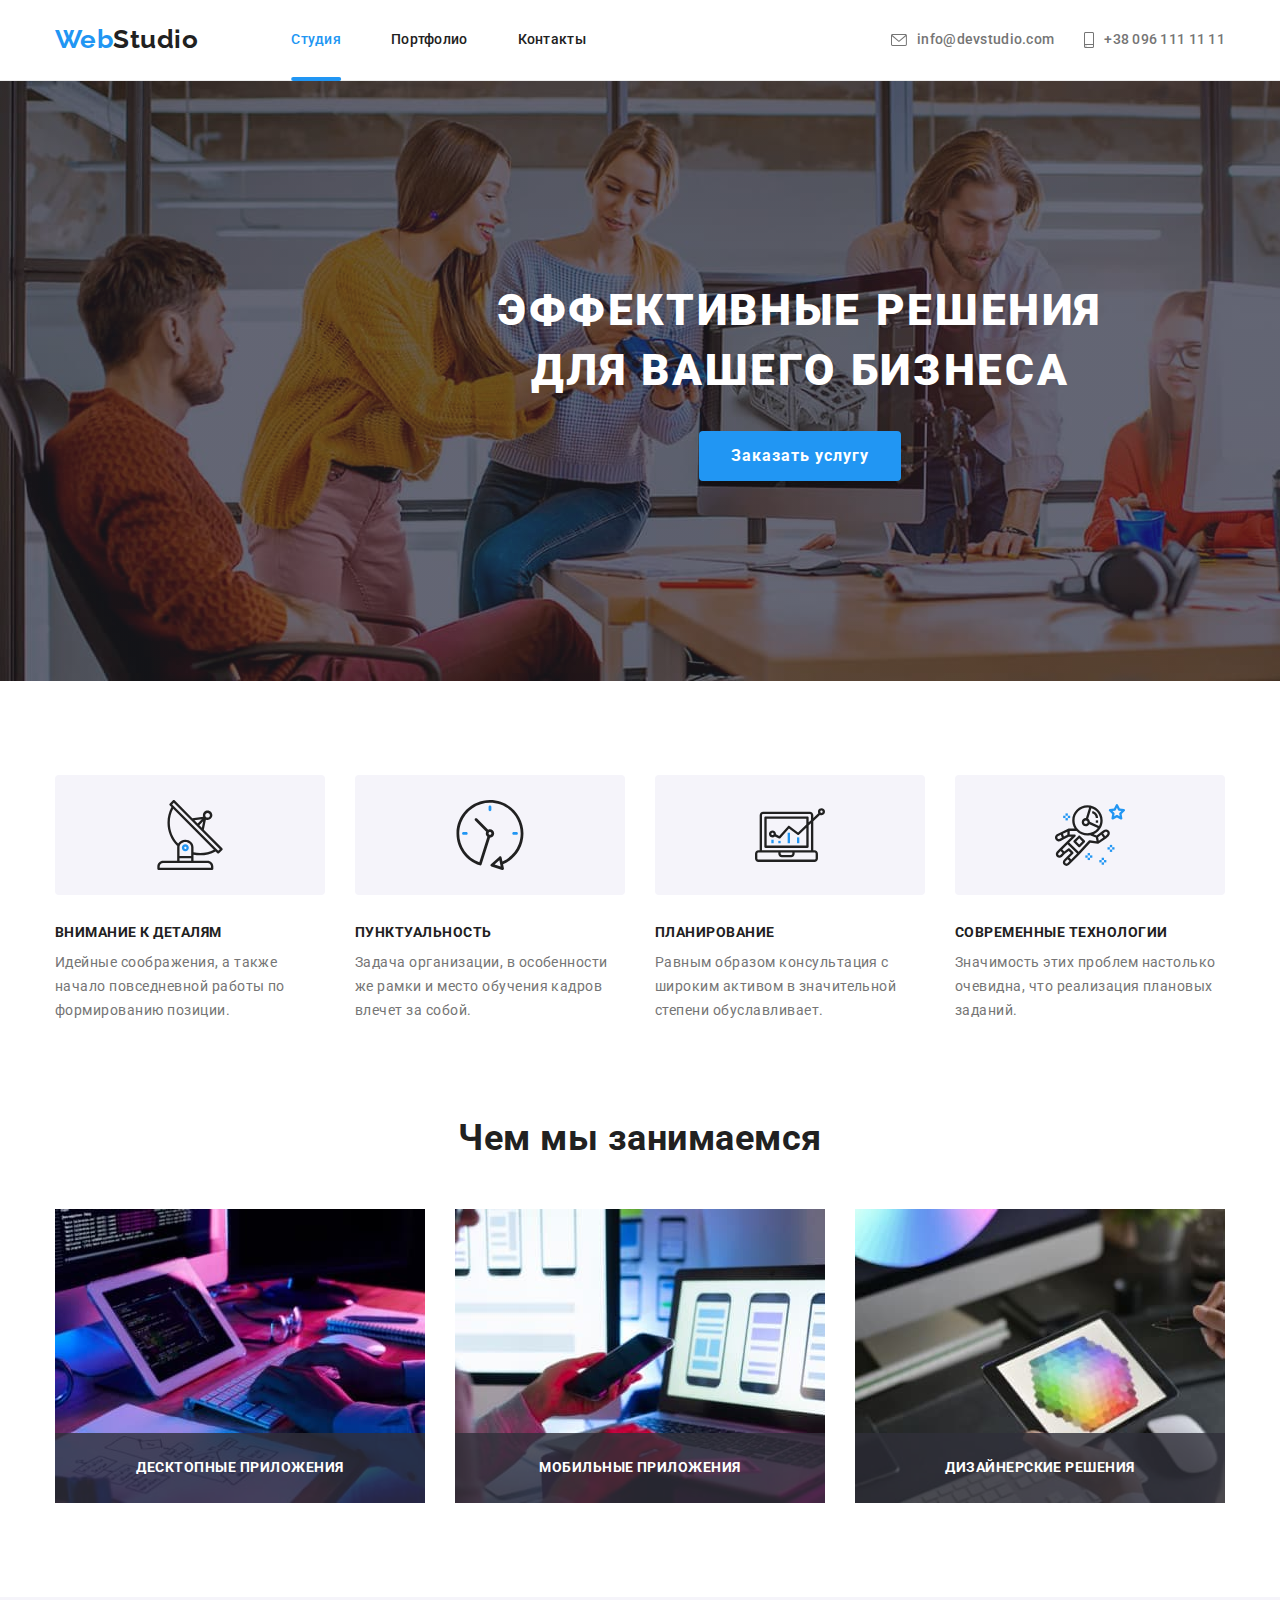
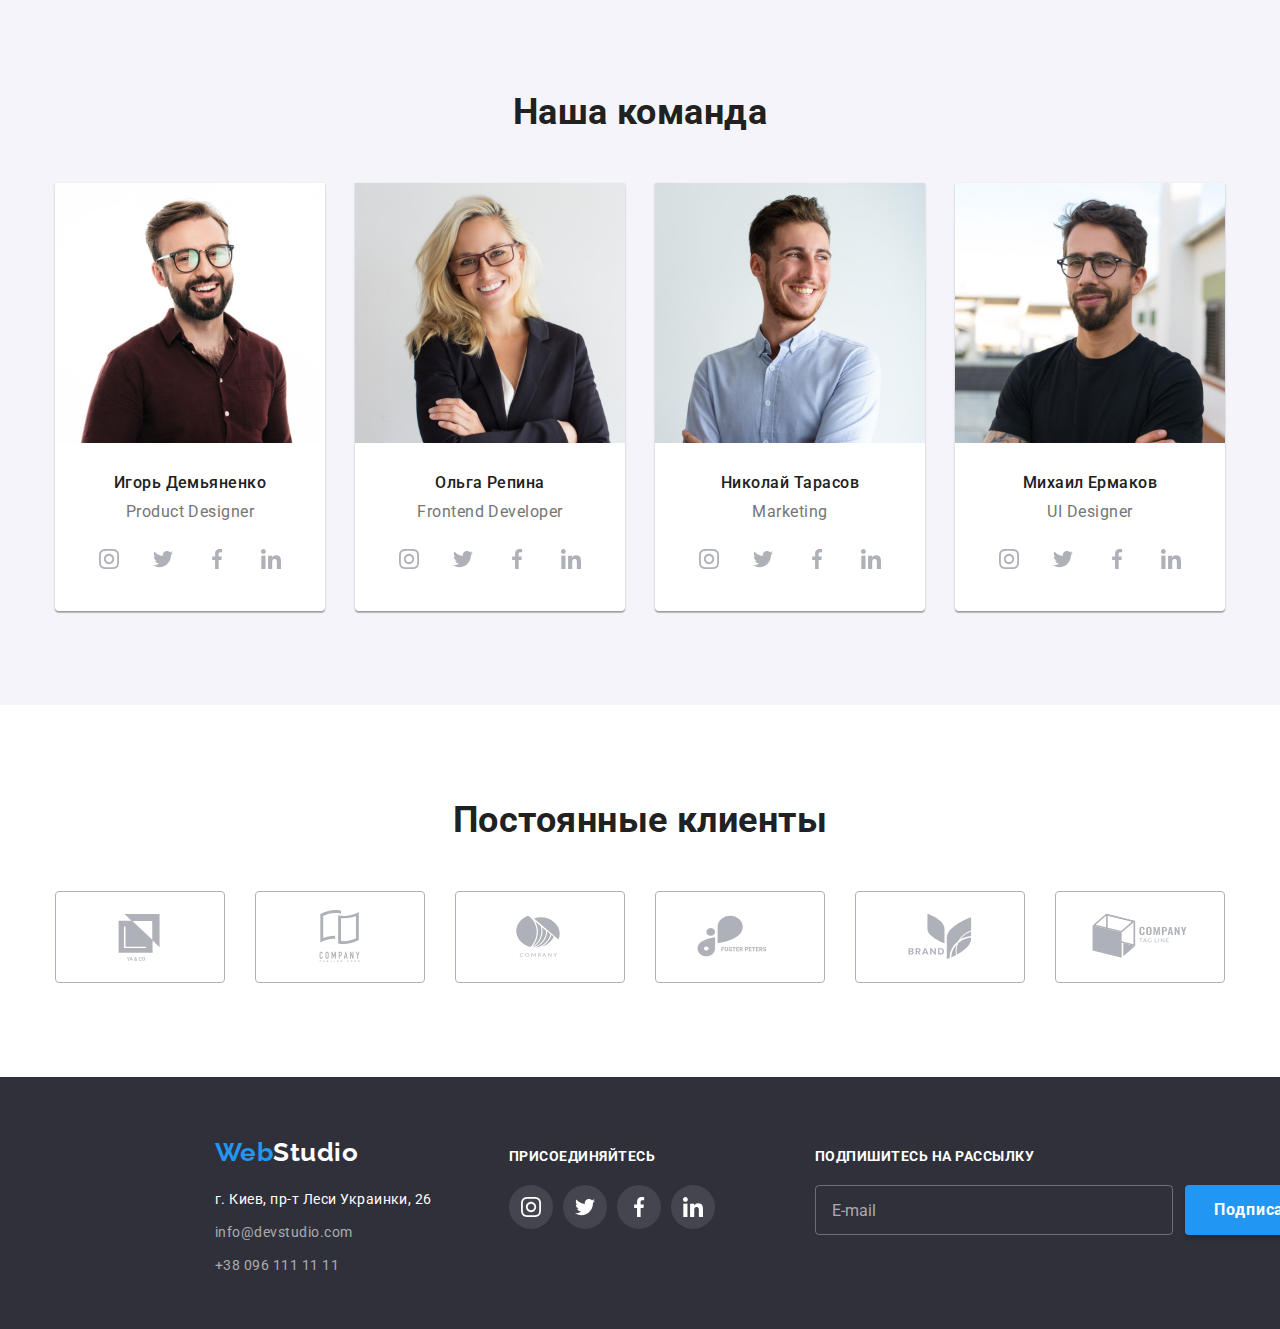
==== index.html @ ce842f86 "copy hw-06 to hw-07" ====
<!DOCTYPE html>
<html lang="ru">

<head>
    <meta charset="UTF-8" />
    <meta http-equiv="X-UA-Compatible" content="IE=edge" />
    <meta name="viewport" content="width=device-width, initial-scale=1.0" />
    <title>WebStudio</title>
    <link rel="preconnect" href="https://fonts.googleapis.com" />
    <link rel="preconnect" href="https://fonts.gstatic.com" crossorigin />
    <link
        href="https://fonts.googleapis.com/css2?family=Raleway:wght@700&family=Roboto:wght@400;500;700;900&display=swap"
        rel="stylesheet" />
    <link rel="stylesheet" href="./css/modern-normalize.css" />
    <link rel="stylesheet" href="./css/styles.css" />
</head>

<body>
    <!-- верхняя строка -->
    <header class="header-border">
        <div class="flex-nav container">
            <nav class="flex-nav">
                <a href="./index.html" lang="en" class="header-logo link">Web<span class="logo-accent">Studio</span>
                </a>
                <ul class="flex-nav-menu list">
                    <li class="nav-menu-item">
                        <a href="./index.html" class="link site-nav-text current">Студия</a>
                    </li>
                    <li class="nav-menu-item">
                        <a href="./portfolio.html" class="link site-nav-text">Портфолио</a>
                    </li>
                    <li class="nav-menu-item"><a href="" class="link site-nav-text">Контакты</a></li>
                </ul>
            </nav>

            <ul class="flex-nav-contact list">
                <li class="nav-contact-item">
                    <a href="mailto:info@devstudio.com" class="link site-contact">
                        <svg class="nav-icons" width="16" height="12">
                            <use href="./images/icons.svg#icon-mail"></use>
                        </svg>
                        info@devstudio.com
                    </a>
                </li>

                <li class="nav-contact-item">
                    <a href="tel:+380961111111" class="link site-contact">
                        <svg class="nav-icons" width="10" height="16">
                            <use href="./images/icons.svg#icon-smartphone"></use>
                        </svg>
                        +38 096 111 11 11</a>
                </li>

            </ul>

        </div>
    </header>

    <main>
        <!-- section Hero -->
        <section class="hero section">
            <div class="container">
                <h1 class="hero-title">
                    Эффективные решения <br />
                    для вашего бизнеса
                </h1>
                <button data-modal-open type="button" class="hero-btn">Заказать услугу</button>
            </div>
        </section>

        <!-- section advantages -->
        <section class="advantages section">
            <div class="container">
                <h2 class="visually-hidden">Наша концепция</h2>
                <ul class="advantages-list list">
                    <li class="advantages-item">
                        <div class="advantages-box">
                            <svg class="advantages-icons">
                                <use href="./images/icons.svg#icon-antenna"></use>
                            </svg>
                        </div>
                        <h3 class="advantages-title">Внимание к деталям</h3>
                        <p class="advantages-text">
                            Идейные соображения, а также начало повседневной работы по формированию позиции.
                        </p>
                    </li>

                    <li class="advantages-item">
                        <div class="advantages-box">
                            <svg class="advantages-icons">
                                <use href="./images/icons.svg#icon-clock"></use>
                            </svg>
                        </div>
                        <h3 class="advantages-title">Пунктуальность</h3>
                        <p class="advantages-text">
                            Задача организации, в особенности же рамки и место обучения кадров влечет за собой.
                        </p>
                    </li>

                    <li class="advantages-item">
                        <div class="advantages-box">
                            <svg class="advantages-icons">
                                <use href="./images/icons.svg#icon-diagram"></use>
                            </svg>
                        </div>
                        <h3 class="advantages-title">Планирование</h3>
                        <p class="advantages-text">
                            Равным образом консультация с широким активом в значительной степени обуславливает.
                        </p>
                    </li>

                    <li class="advantages-item">
                        <div class="advantages-box">
                            <svg class="advantages-icons">
                                <use href="./images/icons.svg#icon-astronaut"></use>
                            </svg>
                        </div>
                        <h3 class="advantages-title">Современные технологии</h3>
                        <p class="advantages-text">
                            Значимость этих проблем настолько очевидна, что реализация плановых заданий.
                        </p>
                    </li>

                </ul>
            </div>
        </section>

        <!-- section what we do -->
        <section class="wedo section">
            <div class="container">
                <h2 class="title">Чем мы занимаемся</h2>
                <ul class="wedo-list list">
                    <li class="wedo-item">
                        <img src="./images/box1.jpg" alt="печатает на клавиатуре" width="370" />
                        <div class="wedo-backdrop">
                            <p class="wedo-backdrop-text">Десктопные приложения</p>
                        </div>
                    </li>

                    <li class="wedo-item">
                        <img src="./images/box2.jpg" alt="пульт в руках" width="370" />
                        <div class="wedo-backdrop">
                            <p class="wedo-backdrop-text">Мобильные приложения</p>
                        </div>
                    </li>
                    <li class="wedo-item">
                        <img src="./images/box3.jpg" alt="планшет" width="370" />
                        <div class="wedo-backdrop">
                            <p class="wedo-backdrop-text">Дизайнерские решения</p>
                        </div>
                    </li>

                </ul>
            </div>
        </section>

        <!-- section team -->
        <section class="team section">
            <div class="container">
                <h2 class="title">Наша команда</h2>
                <ul class="team-items list">
                    <li class="team-item">
                        <img src="./images/img1.jpg" alt="Первый член команды" width="270" />
                        <div class="team-item-text">
                            <h3 class="team-item-title">Игорь Демьяненко</h3>
                            <p class="team-item-role" lang="en">Product Designer</p>
                            <ul class="team-social-list">
                                <li class="list team-social">
                                    <a class="team-social-link link" href="">
                                        <svg class="team-icon" width="20" height="20">
                                            <use href="./images/icons.svg#icon-instagram"></use>
                                        </svg>
                                    </a>
                                </li>

                                <li class="list team-social">
                                    <a class="team-social-link link" href="">
                                        <svg class="team-icon" width="20" height="20">
                                            <use href="./images/icons.svg#icon-twitter"></use>
                                        </svg>
                                    </a>
                                </li>

                                <li class="list team-social">
                                    <a class="team-social-link link" href="">
                                        <svg class="team-icon" width="20" height="20">
                                            <use href="./images/icons.svg#icon-facebook"></use>
                                        </svg>
                                    </a>
                                </li>

                                <li class="list team-social">
                                    <a class="team-social-link link" href="">
                                        <svg class="team-icon" width="20" height="20">
                                            <use href="./images/icons.svg#icon-linkedin"></use>
                                        </svg>
                                    </a>
                                </li>

                            </ul>
                        </div>
                    </li>

                    <li class="team-item">
                        <img src="./images/img2.jpg" alt="Второй член команды" width="270" />
                        <div class="team-item-text">
                            <h3 class="team-item-title">Ольга Репина</h3>
                            <p class="team-item-role" lang="en">Frontend Developer</p>
                            <ul class="team-social-list">
                                <li class="list team-social">
                                    <a class="team-social-link link" href="">
                                        <svg class="team-icon" width="20" height="20">
                                            <use href="./images/icons.svg#icon-instagram"></use>
                                        </svg>
                                    </a>
                                </li>

                                <li class="list team-social">
                                    <a class="team-social-link link" href="">
                                        <svg class="team-icon" width="20" height="20">
                                            <use href="./images/icons.svg#icon-twitter"></use>
                                        </svg>
                                    </a>
                                </li>

                                <li class="list team-social">
                                    <a class="team-social-link link" href="">
                                        <svg class="team-icon" width="20" height="20">
                                            <use href="./images/icons.svg#icon-facebook"></use>
                                        </svg>
                                    </a>
                                </li>

                                <li class="list team-social">
                                    <a class="team-social-link link" href="">
                                        <svg class="team-icon" width="20" height="20">
                                            <use href="./images/icons.svg#icon-linkedin"></use>
                                        </svg>
                                    </a>
                                </li>

                            </ul>
                        </div>
                    </li>

                    <li class="team-item">
                        <img src="./images/img3.jpg" alt="Третий член команды" width="270" />
                        <div class="team-item-text">
                            <h3 class="team-item-title">Николай Тарасов</h3>
                            <p class="team-item-role" lang="en">Marketing</p>
                            <ul class="team-social-list">
                                <li class="list team-social">
                                    <a class="team-social-link link" href="">
                                        <svg class="team-icon" width="20" height="20">
                                            <use href="./images/icons.svg#icon-instagram"></use>
                                        </svg>
                                    </a>
                                </li>

                                <li class="list team-social">
                                    <a class="team-social-link link" href="">
                                        <svg class="team-icon" width="20" height="20">
                                            <use href="./images/icons.svg#icon-twitter"></use>
                                        </svg>
                                    </a>
                                </li>

                                <li class="list team-social">
                                    <a class="team-social-link link" href="">
                                        <svg class="team-icon" width="20" height="20">
                                            <use href="./images/icons.svg#icon-facebook"></use>
                                        </svg>
                                    </a>
                                </li>

                                <li class="list team-social">
                                    <a class="team-social-link link" href="">
                                        <svg class="team-icon" width="20" height="20">
                                            <use href="./images/icons.svg#icon-linkedin"></use>
                                        </svg>
                                    </a>
                                </li>

                            </ul>
                        </div>
                    </li>
                    <li class="team-item">
                        <img src="./images/img4.jpg" alt="Четвертый член команды" width="270" />
                        <div class="team-item-text">
                            <h3 class="team-item-title">Михаил Ермаков</h3>
                            <p class="team-item-role" lang="en">UI Designer</p>
                            <ul class="team-social-list">
                                <li class="list team-social">
                                    <a class="team-social-link link" href="">
                                        <svg class="team-icon" width="20" height="20">
                                            <use href="./images/icons.svg#icon-instagram"></use>
                                        </svg>
                                    </a>
                                </li>

                                <li class="list team-social">
                                    <a class="team-social-link link" href="">
                                        <svg class="team-icon" width="20" height="20">
                                            <use href="./images/icons.svg#icon-twitter"></use>
                                        </svg>
                                    </a>
                                </li>

                                <li class="list team-social">
                                    <a class="team-social-link link" href="">
                                        <svg class="team-icon" width="20" height="20">
                                            <use href="./images/icons.svg#icon-facebook"></use>
                                        </svg>
                                    </a>
                                </li>
                                <li class="list team-social">
                                    <a class="team-social-link link" href="">
                                        <svg class="team-icon" width="20" height="20">
                                            <use href="./images/icons.svg#icon-linkedin"></use>
                                        </svg>
                                    </a>
                                </li>

                            </ul>
                        </div>
                    </li>
                </ul>
            </div>
        </section>

        <!-- section clients -->
        <section class="section">
            <div class="container">
                <h2 class="title clients-title">Постоянные клиенты</h2>
                <ul class="list clients-list">
                    <li class="clients-item">
                        <a class="clients-link" href="">
                            <svg class="clients-logo">
                                <use href="./images/icons.svg#icon-logo-1"></use>
                            </svg>
                        </a>
                    </li>
                    <li class="clients-item">
                        <a class="clients-link" href="">
                            <svg class="clients-logo">
                                <use href="./images/icons.svg#icon-logo-2"></use>
                            </svg>
                        </a>
                    </li>

                    <li class="clients-item">
                        <a class="clients-link" href="">
                            <svg class="clients-logo">
                                <use href="./images/icons.svg#icon-logo-3"></use>
                            </svg>
                        </a>
                    </li>

                    <li class="clients-item">
                        <a class="clients-link" href="">
                            <svg class="clients-logo">
                                <use href="./images/icons.svg#icon-logo-4"></use>
                            </svg>
                        </a>
                    </li>

                    <li class="clients-item">
                        <a class="clients-link" href="">
                            <svg class="clients-logo">
                                <use href="./images/icons.svg#icon-logo-5"></use>
                            </svg>
                        </a>
                    </li>

                    <li class="clients-item">
                        <a class="clients-link" href="">
                            <svg class="clients-logo">
                                <use href="./images/icons.svg#icon-logo-6"></use>
                            </svg>
                        </a>
                    </li>
                </ul>
            </div>
        </section>
    </main>

    <!-- section footer -->
    <footer class="footer">
        <div class="container footer-container">
            <div>
                <a href="./index.html" lang="en" class="footer-logo link">Web<span
                        class="logo-accent-footer">Studio</span>
                </a>
                <address>
                    <ul>
                        <li class="footer-map list footer-adress">г. Киев, пр-т Леси Украинки, 26</li>
                        <li class="list footer-adress">
                            <a href="mailto:info@devstudio.com" class="footer-contact link">info@devstudio.com</a>
                        </li>
                        <li class="list footer-adress">
                            <a href="tel:+380961111111" class="footer-contact link">+38 096 111 11 11</a>
                        </li>
                    </ul>
                </address>
            </div>

            <div class="footer-socials">
                <h3 class="footer-socials-title">присоединяйтесь</h3>
                <ul class="footer-socials-list list">
                    <li>
                        <a class="footer-socials-link link" href="">
                            <svg class="footer-icon" width="20" height="20">
                                <use href="./images/icons.svg#icon-instagram"></use>
                            </svg>
                        </a>
                    </li>
                    <li class="list footer-social">
                        <a class="footer-socials-link link" href="">
                            <svg class="footer-icon" width="20" height="20">
                                <use href="./images/icons.svg#icon-twitter"></use>
                            </svg>
                        </a>
                    </li>
                    <li class="list footer-social">
                        <a class="footer-socials-link link" href="">
                            <svg class="footer-icon" width="20" height="20">
                                <use href="./images/icons.svg#icon-facebook"></use>
                            </svg>
                        </a>
                    </li>
                    <li class="list footer-social">
                        <a class="footer-socials-link link" href="">
                            <svg class="footer-icon" width="20" height="20">
                                <use href="./images/icons.svg#icon-linkedin"></use>
                            </svg>
                        </a>
                    </li>
                </ul>
            </div>

            <div class="footer-form">
                <form>
                    <p class="footer-form-title">Подпишитесь на рассылку</p>
                    <div class="footer-form-email">
                        <input class="footer-form-input" type="email" placeholder="E-mail" name="subscribe" />
                        <button class="footer-form-btn" type="submit">
                            Подписаться
                            <svg class="footer-send-icon" width="24" height="24">
                                <use href="./images/icons.svg#icon-send"></use>
                            </svg>
                        </button>
                    </div>
                </form>
            </div>

        </div>
    </footer>

    <div data-modal class="hero-backdrop is-hidden">
        <div class="hero-modal">
            <button data-modal-close type="button" class="hero-modal-close">
                <svg class="icon-close" width="11" height="11">
                    <use href="./images/icons.svg#icon-close"></use>
                </svg>
            </button>
            <p class="hero-modal-title">Оставьте свои данные, мы вам перезвоним</p>
            <form name="hero-form">
                <div class="form-contacts-item">
                    <label class="label-contacts" for="form-name">Имя</label>
                    <div class="input-form">
                        <input class="input-contacts" type="text" name="name" id="form-name" />
                        <svg class="input-contacts-icon" width="18" height="18">
                            <use href="./images/icons.svg#icon-person"></use>
                        </svg>
                    </div>
                </div>
                <div class="form-contacts-item">
                    <label class="label-contacts" for="form-tel">Телефон</label>
                    <div class="input-form">
                        <input class="input-contacts" type="tel" name="tel" id="form-tel" />
                        <svg class="input-contacts-icon" width="18" height="18">
                            <use href="./images/icons.svg#icon-phone-form"></use>
                        </svg>
                    </div>
                </div>
                <div class="form-contacts-item">
                    <label class="label-contacts" for="form-email">Почта</label>
                    <div class="input-form">
                        <input class="input-contacts" type="email" name="email" id="form-email" />
                        <svg class="input-contacts-icon" width="18" height="18">
                            <use href="./images/icons.svg#icon-email-form"></use>
                        </svg>
                    </div>
                </div>
                <label class="label-contacts textarea" for="textarea">
                    Комментарий
                    <textarea class="form-textarea" name="comment" rows="6" placeholder="Введите текст"
                        id="textarea"></textarea>
                </label>
                <div class="policy-container">
                    <label class="policy-label">
                        <input class="policy-checkbox visually-hidden" type="checkbox" name="policy" value="accept" />
                        <svg class="policy-checkbox-castom" width="16" height="15">
                            <use href="./images/icons.svg#icon-check"></use>
                        </svg>
                        <span>
                            Соглашаюсь с рассылкой и принимаю
                            <a class="policy-link" href="">Условия договора</a>
                        </span>
                    </label>
                </div>
                <button class="btn-submit" type="submit">Отправить</button>
            </form>
        </div>
    </div>
    <script src=" ./js/modal.js"></script>
</body>

</html>
---- css/styles.css ----
:root {
    --title-text-color: #212121;
    --primary-text-color: #757575;
    --primary-white-color: #ffffff;
    --accent-color: #2196f3;
    --accent-color-hover: #188ce8;
    --team-bg-color: #f5f4fa;
    --footer-bg-color: #2f303a;
    --temporary-bg-color: #2f303a;
    --btn-bg-color: #f5f4fa;
    --card-set-gap: 30px;
    --social-links: #afb1b8;

    --animation-duration: 250ms;
    --timing-function: cubic-bezier(0.4, 0, 0.2, 1);

}

body {
    font-family: Roboto, sans-serif;
    letter-spacing: 0.03em;
    color: var(--title-text-color);
    background-color: var(--primary-white-color);
}

/* ---------------------Утиилиты--------------------- */
h1,
h2,
h3,
h4,
h5,
h6,
p,
ul {
    margin: 0;
    padding: 0;
}

img {
    display: block;
    max-width: 100%;
    height: auto;
}

.list {
    padding: 0;
    margin: 0;
    list-style: none;
}

.title {
    font-weight: 700;
    font-size: 36px;
    line-height: 1.17;
    text-align: center;
}

.link {
    text-decoration: none;
}

.visually-hidden {
    position: absolute;
    width: 1px;
    height: 1px;
    margin: -1px;
    border: 0;
    padding: 0;
    white-space: nowrap;
    clip-path: inset(100%);
    clip: rect(0 0 0 0);
    overflow: hidden;
}

/* --------------------- Section--------------------- */
.section {
    padding-top: 94px;
    padding-bottom: 94px;
}

.container {
    margin: 0 auto;
    width: 1200px;
    padding-left: 15px;
    padding-right: 15px;
}

/* --------------------- Header]--------------------- */
.header-border {
    border-bottom: 1px solid #ececec;
}

.flex-nav {
    display: flex;
    align-items: center;
}

.flex-nav-menu {
    display: flex;
    margin-left: 93px;
}

.flex-nav-contact {
    display: flex;
    align-items: center;
    margin-left: auto;
}

.nav-menu-item {
    position: relative;
}

.nav-menu-item:not(:first-child) {
    margin-left: 50px;
}

.nav-contact-item:not(:first-child) {
    margin-left: var(--card-set-gap);
}

.header-logo {
    padding-top: 24px;
    padding-bottom: 25px;
    font-family: 'Raleway', sans-serif;
    font-size: 26px;
    font-weight: 700;
    line-height: 1.19;
    color: var(--accent-color);
}

.logo-accent {
    color: var(--title-text-color);

    transition: color var(--animation-duration) var(--timing-function);
}

.logo-accent:hover,
.logo-accent:focus {
    color: var(--accent-color);
}

.site-nav-text {
    padding: 32px 0;
    font-weight: 500;
    font-size: 14px;
    line-height: 1.14;
    letter-spacing: 0.02em;
    color: var(--title-text-color);
    display: block;

    transition: color var(--animation-duration) var(--timing-function);
}

.site-nav-text:hover,
.site-nav-text:focus {
    color: var(--accent-color);
}

.site-nav-text.current::after {
    content: "";
    display: block;

    position: absolute;
    bottom: -1px;
    left: 50%;
    transform: translate(-50%, 0);

    width: 100%;
    height: 4px;
    border-radius: 2px;
    background-color: var(--accent-color);
}

.nav-icons {
    margin-right: 10px;
    fill: currentColor;
}

.site-contact {
    padding: 32px 0;
    font-size: 14px;
    font-weight: 500;
    line-height: 1.14;
    letter-spacing: 0.02em;
    color: var(--primary-text-color);
    display: flex;
    align-items: center;

    transition: color var(--animation-duration) var(--timing-function);
}

.site-contact:hover,
.site-contact:focus,
.current {
    color: var(--accent-color);
}

/* ---------------------  Hero--------------------- */
.hero {
    padding-top: 200px;
    padding-bottom: 200px;
    background-color: var(--temporary-bg-color);
    width: 1600px;
    height: 600px;
    margin-left: auto;
    margin-right: auto;
    background-image: linear-gradient(rgba(47, 48, 58, 0.4), rgba(47, 48, 58, 0.4)), url(../images/hero.jpg);
    background-repeat: no-repeat;
    background-position: center;
    background-size: cover;
    background-color: var(--temporary-bg-color);
}

.hero-title {
    margin-bottom: var(--card-set-gap);
    color: var(--primary-white-color);
    font-weight: 900;
    font-size: 44px;
    line-height: 1.36;
    text-align: center;
    letter-spacing: 0.06em;
    text-transform: uppercase;
}

.pointer {
    cursor: pointer;
}

.hero-btn {
    display: block;
    margin-left: auto;
    margin-right: auto;
    padding: 10px 32px;
    font-family: Roboto, sans-serif;
    font-weight: 700;
    font-size: 16px;
    line-height: 1.87;
    letter-spacing: 0.06em;
    color: var(--primary-white-color);
    background-color: var(--accent-color);
    border: none;
    border-radius: 4px;
    box-shadow: 0px 4px 4px rgba(0, 0, 0, 0.15);

    transition: background-color var(--animation-duration) var(--timing-function);

    cursor: pointer;
}

.hero-btn:hover,
.hero-btn:focus {
    background-color: var(--accent-color-hover);
}

.hero-backdrop {
	position: fixed;

	visibility: visible;
	opacity: 1;
	transition: opacity var(--animation-duration) var(--timing-function),
		visibility var(--animation-duration) var(--timing-function);

	top: 0;
	left: 0;
	height: 100%;
	width: 100%;
	background-color: rgba(0, 0, 0, 0.2);
}

.hero-backdrop.is-hidden {
	visibility: hidden;
	opacity: 0;
	pointer-events: none;
}

.hero-backdrop.is-hidden .hero-modal {
	transform: scale(0.1) translate(-50%, -50%);
}

.hero-modal {
	position: absolute;

	transform: translate(-50%, -50%) scale(1);
	transform-origin: top left;
	transition: transform var(--animation-duration) var(--timing-function);

	width: 528px;
	height: 581px;
	top: 50%;
	left: 50%;
    padding: 40px;


	background-color: var(--primary-white-color);
	box-shadow: 0px 1px 3px rgba(0, 0, 0, 0.12), 0px 1px 1px rgba(0, 0, 0, 0.14), 0px 2px 1px rgba(0, 0, 0, 0.2);
	border-radius: 4px;
}

.hero-modal-close {
	position: absolute;
	right: 8px;
	top: 8px;
	cursor: pointer;

	width: 30px;
	height: 30px;
	border-radius: 50%;
	display: flex;
	align-items: center;
	justify-content: center;

	background-color: var(--primary-white-color);
	border: 1px solid rgba(0, 0, 0, 0.1);
	outline-color: transparent;

	transition: outline-color var(--animation-duration) var(--timing-function);
}

.hero-modal-close:hover,
.hero-modal-close:focus {
	outline-color: var(--accent-color);
}

.icon-close {
	fill: #000;
	transition: fill var(--animation-duration) var(--timing-function);
}

.hero-modal-close:hover .icon-close,
.hero-modal-close:focus .icon-close {
	fill: var(--accent-color);
}

.hero-modal-title {
    margin-bottom: 12px;

    font-weight: 700;
    font-size: 20px;
    line-height: 1.15;
    text-align: center;
    letter-spacing: 0.03em;

    color: var(--title-text-color);
}

.form-contacts-item {
    margin-bottom: 10px;
    width: 448px;
    height: 58px;
}

.label-contacts {
    display: block;
    margin-bottom: 4px;
    
    font-weight: 400;
    font-size: 12px;
    line-height: 1.17;
    letter-spacing: 0.01em;

    color: var(--primary-text-color);
}

.input-contacts {
    display: block;
	width: 100%;
	height: 40px;
	padding-left: 42px;

	border-radius: 4px;

	border: 1px solid rgba(33, 33, 33, 0.2);
	outline-color: transparent;

	transition: border-color var(--animation-duration) var(--timing-function);
}

.input-contacts:focus {
	border-color: var(--accent-color);
	border-width: 2px;
}

.input-contacts:focus + .input-contacts-icon {
	fill: var(--accent-color);
}

.input-contacts-icon {
	fill: var(--title-text-color);
	transition: fill var(--animation-duration) var(--timing-function);
}

.input-form {
	position: relative;
}

.input-contacts-icon {
	position: absolute;
	top: 50%;
	left: 12px;
	transform: translateY(-50%);
}

.textarea {
	margin-bottom: 20px;
}

.form-textarea {
	width: 100%;
	height: 120px;
	padding: 12px 16px;
	margin-top: 4px;
    
	resize: none;

	border-radius: 4px;
	outline-color: transparent;
	border: 1px solid rgba(33, 33, 33, 0.2);

	transition: border-color var(--animation-duration) var(--timing-function);
}

.form-textarea::placeholder {
	font-weight: 400;
	font-size: 14px;
	line-height: 1.14;
	letter-spacing: 0.01em;

	color: rgba(117, 117, 117, 0.5);
}

.form-textarea:focus {
	border-color: var(--accent-color);
	border-width: 2px;}

.policy-container {
	display: flex;
	align-items: center;
	justify-content: center;
	margin-bottom: 30px;
}

.policy-label {
	display: flex;
	align-items: center;

	font-weight: 400;

	font-size: 14px;
	line-height: 1.71;
	margin-left: 8.38px;

	color: var(--primary-text-color);
}

.policy-link {
	text-decoration-skip-ink: none;
	color: var(--accent-color);
	outline-color: transparent;
	transition: outline-color var(--animation-duration) var(--timing-function);
}

.policy-link:focus {
	outline-color: var(--accent-color);
}

.policy-checkbox:checked + .policy-checkbox-castom {
	fill: var(--primary-white-color);
	background-color: var(--accent-color);
	border: transparent;
}

.policy-checkbox:focus-visible + .policy-checkbox-castom {
	border: 2px solid var(--accent-color);
}

.policy-checkbox-castom {
	border: 2px solid var(--title-text-color);
	border-radius: 2px;
	margin-right: 8px;

	transition: fill var(--animation-duration) var(--timing-function),
		background-color var(--animation-duration) var(--timing-function),
		border-color var(--animation-duration) var(--timing-function);

	fill: transparent;
	background-color: transparent;

    cursor: pointer;
}

.btn-submit {
	display: block;
	margin-left: auto;
	margin-right: auto;
	width: 200px;
	height: 50px;

	font-weight: 700;
	font-size: 16px;
	line-height: 1.87;
	letter-spacing: 0.06em;

	border: none;
	border-radius: 4px;

	color: var(--primary-white-color);
	box-shadow: 0px 4px 4px rgba(0, 0, 0, 0.15);
	background-color: var(--accent-color);
	outline-color: transparent;
	transition: outline-color var(--animation-duration) var(--timing-function);

    cursor: pointer;
}

.btn-submit:focus {
	outline-color: var(--accent-color);
}

/* --------------------- advantages---------------------*/
.advantages-box {
    margin-bottom: var(--card-set-gap);
    width: 270px;
    height: 120px;
    display: flex;
    justify-content: center;
    align-items: center;
    background-color: var(--team-bg-color);
    border-radius: 4px;
}

.advantages-icons {
    width: 70px;
    height: 70px;
}

.advantages-list {
    display: flex;
}

.advantages-item {
    width: 270px;
}

.advantages-item:not(:last-child) {
    margin-right: var(--card-set-gap);
}

.advantages-title {
    margin-bottom: 10px;
    font-weight: 700;
    font-size: 14px;
    line-height: 1.14;
    text-transform: uppercase;
}

.advantages-text {
    font-size: 14px;
    line-height: 1.71;
    color: var(--primary-text-color);
}

/* --------------------- wedo--------------------- */
.wedo {
    padding-top: 0;
}

.wedo-list {
    display: flex;
}

.wedo-item:not(:last-child) {
    margin-right: var(--card-set-gap);
}

.wedo .title {
    padding-bottom: 50px;
}

.wedo-item {
    position: relative;
}

.wedo-backdrop {
    position: absolute;
    bottom: 0;
    width: 100%;
    height: 70px;

    display: flex;
    align-items: center;
    justify-content: center;

    background-color: rgba(47, 48, 58, 0.8);
}

.wedo-backdrop-text {
    font-weight: 700;
    font-size: 14px;
    line-height: 1.14;
    text-transform: uppercase;

    color: var(--primary-white-color);

}

/* team */

.team {
    background-color: var(--team-bg-color);
}

.team .title {
    padding-bottom: 50px;
}

.team-items {
    display: flex;
}

.team-item {
    width: 270px;
    min-height: 368px;
    background-color: var(--primary-white-color);
    box-shadow: 0px 1px 3px rgba(0, 0, 0, 0.12), 0px 1px 1px rgba(0, 0, 0, 0.14), 0px 2px 1px rgba(0, 0, 0, 0.2);
    border-radius: 0px 0px 4px 4px;
}

.team-item:not(:last-child) {
    margin-right: var(--card-set-gap);
}

.team-item-text {
    padding: 30px 32px;
    margin-left: auto;
    margin-right: auto;
}

.team-item-title {
    margin-top: 0;
    margin-bottom: 10px;
    font-weight: 500;
    font-size: 16px;
    line-height: 1.19;
    text-align: center;
}

.team-item-role {
    margin-bottom: 16px;
    font-size: 16px;
    line-height: 1.19;
    color: var(--primary-text-color);
    text-align: center;
}

.team-social-list {
    display: flex;
    justify-content: space-between;
}

.team-social-link {
    display: block;
    border-radius: 50%;
    width: 44px;
    height: 44px;
    display: flex;
    align-items: center;
    justify-content: center;
    background-color: transparent;
    color: var(--social-links);

    transition: background-color var(--animation-duration) var(--timing-function), 
    color var(--animation-duration) var(--timing-function);
}

.team-social-link:hover,
.team-social-link:focus {
    color: var(--primary-white-color);
    background-color: var(--accent-color);
}

.team-icon {
    fill: currentColor;
}

/* --------------------- clients--------------------- */
.clients-title {
    margin-top: 0;
    margin-bottom: 50px;
}

.clients-list {
    display: flex;
    align-items: center;
    justify-content: space-between;
}

.clients-link {
    width: 170px;
    height: 92px;
    display: flex;
    align-items: center;
    justify-content: center;
    border: 1px solid var(--social-links);
    border-radius: 4px;
    color: var(--social-links);

    transition: color var(--animation-duration) var(--timing-function),
	border-color var(--animation-duration) var(--timing-function);
}

.clients-link:hover,
.clients-link:focus {
    color: var(--accent-color);
    border-color: var(--accent-color);
}

.clients-logo {
    width: 186px;
    height: 60px;
    fill: currentColor;
}

/* ---------------------footer--------------------- */
.footer-logo {
    display: block;
    margin-bottom: 20px;
    font-family: Raleway;
    font-size: 26px;
    font-weight: 700;
    line-height: 1.19;
    color: var(--accent-color);
}

.logo-accent-footer {
    color: var(--primary-white-color);

    transition: color var(--animation-duration) var(--timing-function);
}

.footer-logo:hover .logo-accent-footer,
.footer-logo:focus .logo-accent-footer {
    color: var(--accent-color);
}

.footer {
    padding-top: 60px;
    padding-bottom: 60px;
    background-color: var(--footer-bg-color);
    max-height: 252px; 
    min-width: 1600px;
}

.footer-map {
    font-size: 14px;
    line-height: 1.71;
    font-style: normal;
    color: var(--primary-white-color);

    transition: color var(--animation-duration) var(--timing-function);
}

.footer-adress:not(:last-child) {
    margin-bottom: 9px;
}

.footer-contact {
    font-size: 14px;
    line-height: 1.71;
    font-style: normal;
    color: rgba(255, 255, 255, 0.6);

    transition: color var(--animation-duration) var(--timing-function);
}

.footer-map:hover, .footer-map:focus,
.footer-contact:hover, .footer-contact:focus {
    color: var(--accent-color);
}

.footer-container {
    display: flex;
    align-items: baseline;
    justify-content: space-between;
}

.footer-socials {
    width: 206px;
    height: 80px;
    margin-left: 70px;
}

.footer-socials-list {
    display: flex;
    justify-content: space-between;
    align-items: center;
}

.footer-socials-title {
    font-weight: 700;
    font-size: 14px;
    line-height: 1.14;
    margin-bottom: 20px;
    color: var(--primary-white-color);
    text-transform: uppercase;
}

.footer-socials-link {
    display: block;
    border-radius: 50%;
    width: 44px;
    height: 44px;

    display: flex;
    justify-content: center;
    align-items: center;

    background-color: rgba(255, 255, 255, 0.1);
    fill: var(--primary-white-color);

    transition: background-color var(--animation-duration) var(--timing-function);
}

.footer-socials-link:hover,
.footer-socials-link:focus {
    background-color: var(--accent-color);
}

.footer-form {
    margin-left: 93px;
}

.footer-form-email {
	display: flex;
}

.footer-form-title {
	display: block;

	margin-bottom: 20px;

	font-weight: 700;
	font-size: 14px;
	line-height: 1.14;
	text-transform: uppercase;

	color: var(--primary-white-color);
}

.footer-form-input {
	display: block;
	width: 358px;
	height: 50px;

	padding: 15px 16px;

	border-radius: 4px;
	color: var(--primary-white-color);
	border: 1px solid rgba(255, 255, 255, 0.3);
	background-color: transparent;
}

.footer-form-input::placeholder {
	font-weight: 400;
	font-size: 16px;
	line-height: 1.25;

	color: rgba(255, 255, 255, 0.6);
}

.footer-form-btn {
	display: flex;
	align-items: center;
	justify-content: center;
	width: 200px;
	height: 50px;
	margin-left: 12px;

	font-weight: 700;
	font-size: 16px;
	line-height: 1.87px;
	letter-spacing: 0.06em;

	border: none;
	border-radius: 4px;
	color: var(--primary-white-color);
	background-color: var(--accent-color);
	box-shadow: 0px 4px 4px rgba(0, 0, 0, 0.15);

    cursor: pointer;
}

.footer-send-icon {
	margin-left: 10px;
	fill: var(--primary-white-color);
}

/* --------------------- Our types of work--------------------- */
.portfolio-btn {
    display: flex;
    justify-content: center;
    height: 54px;
    margin-bottom: 34px;
}

.btn-link:not(:last-child) {
    margin-right: 8px;
}

.btn-works {
    padding: 6px 22px;
    font-family: Roboto, sans-serif;
    font-weight: 500;
    font-size: 16px;
    line-height: 1.62;
    border: none;
    border-radius: 4px;

    transition: color var(--animation-duration) var(--timing-function), background-color var(--animation-duration) var(--timing-function), box-shadow var(--animation-duration) var(--timing-function);

    cursor: pointer;
}

.btn-works:hover,
.btn-works:focus {
    color: var(--primary-white-color);
    background-color: var(--accent-color-hover);
    box-shadow: 0px 3px 1px rgba(0, 0, 0, 0.1), 0px 1px 2px rgba(0, 0, 0, 0.08), 0px 2px 2px rgba(0, 0, 0, 0.12);

}

.btn-current {
    color: var(--primary-white-color);
    background-color: var(--accent-color);
    box-shadow: 0px 3px 1px rgb(0 0 0 / 10%), 0px 1px 2px rgb(0 0 0 / 8%), 0px 2px 2px rgb(0 0 0 / 12%);
}

/* --------------------- Examples of our work--------------------- */
.works-item-btn {
    padding: 20px 24px;
    border-right: 1px solid #eeeeee;
    border-bottom: 1px solid #eeeeee;
    border-left: 1px solid #eeeeee;
}

.works-title {
    font-weight: 700;
    font-size: 18px;
    line-height: 2;
    letter-spacing: 0.06em;
    margin: 0;
    margin-bottom: 4px;
    color: var(--title-text-color);
}

.works-text {
    font-size: 16px;
    line-height: 1.87;
    color: var(--primary-text-color);
}

.works-items {
    display: flex;
    flex-wrap: wrap;
    margin-right: calc(-1 * var(--card-set-gap));
    margin-bottom: calc(-1 * var(--card-set-gap));
} 

.works-item {
    margin-right: var(--card-set-gap);
    margin-bottom: var(--card-set-gap);

	width: 370px;
	margin: 15px;

	background-color: var(--primary-white-color);
}

.works-img {
    display: block;
} 

.works-backdrop {
    position: relative;
    overflow: hidden;
} 

.works-img {
    display: block;
} 

.works-backdrop-bg {
    position: absolute;

    transform: translateY(0);
    transition: transform var(--animation-duration) var(--timing-function);

    top: 100%;
    left: 0;
    width: 100%;
    height: 100%;
    display: flex;
    align-items: center;
    justify-content: center;

    background-color: rgba(33, 150, 243, 0.9);
}

.works-backdrop-text {
    width: 322px;
    font-size: 18px;
    line-height: 1.56;
    color: var(--primary-white-color);
} 

.works-link:hover .works-backdrop-bg, .works-link:focus .works-backdrop-bg {
    transform: translateY(-100%);
}

.works-link {
    display: block;
	width: 100%;
	height: 100%;

	transition: box-shadow var(--animation-duration) var(--timing-function);
} 

.works-link:hover, .works-link:focus {
    box-shadow: 0px 1px 1px rgba(0, 0, 0, 0.12), 0px 4px 4px rgba(0, 0, 0, 0.06), 1px 4px 6px rgba(0, 0, 0, 0.16);
}
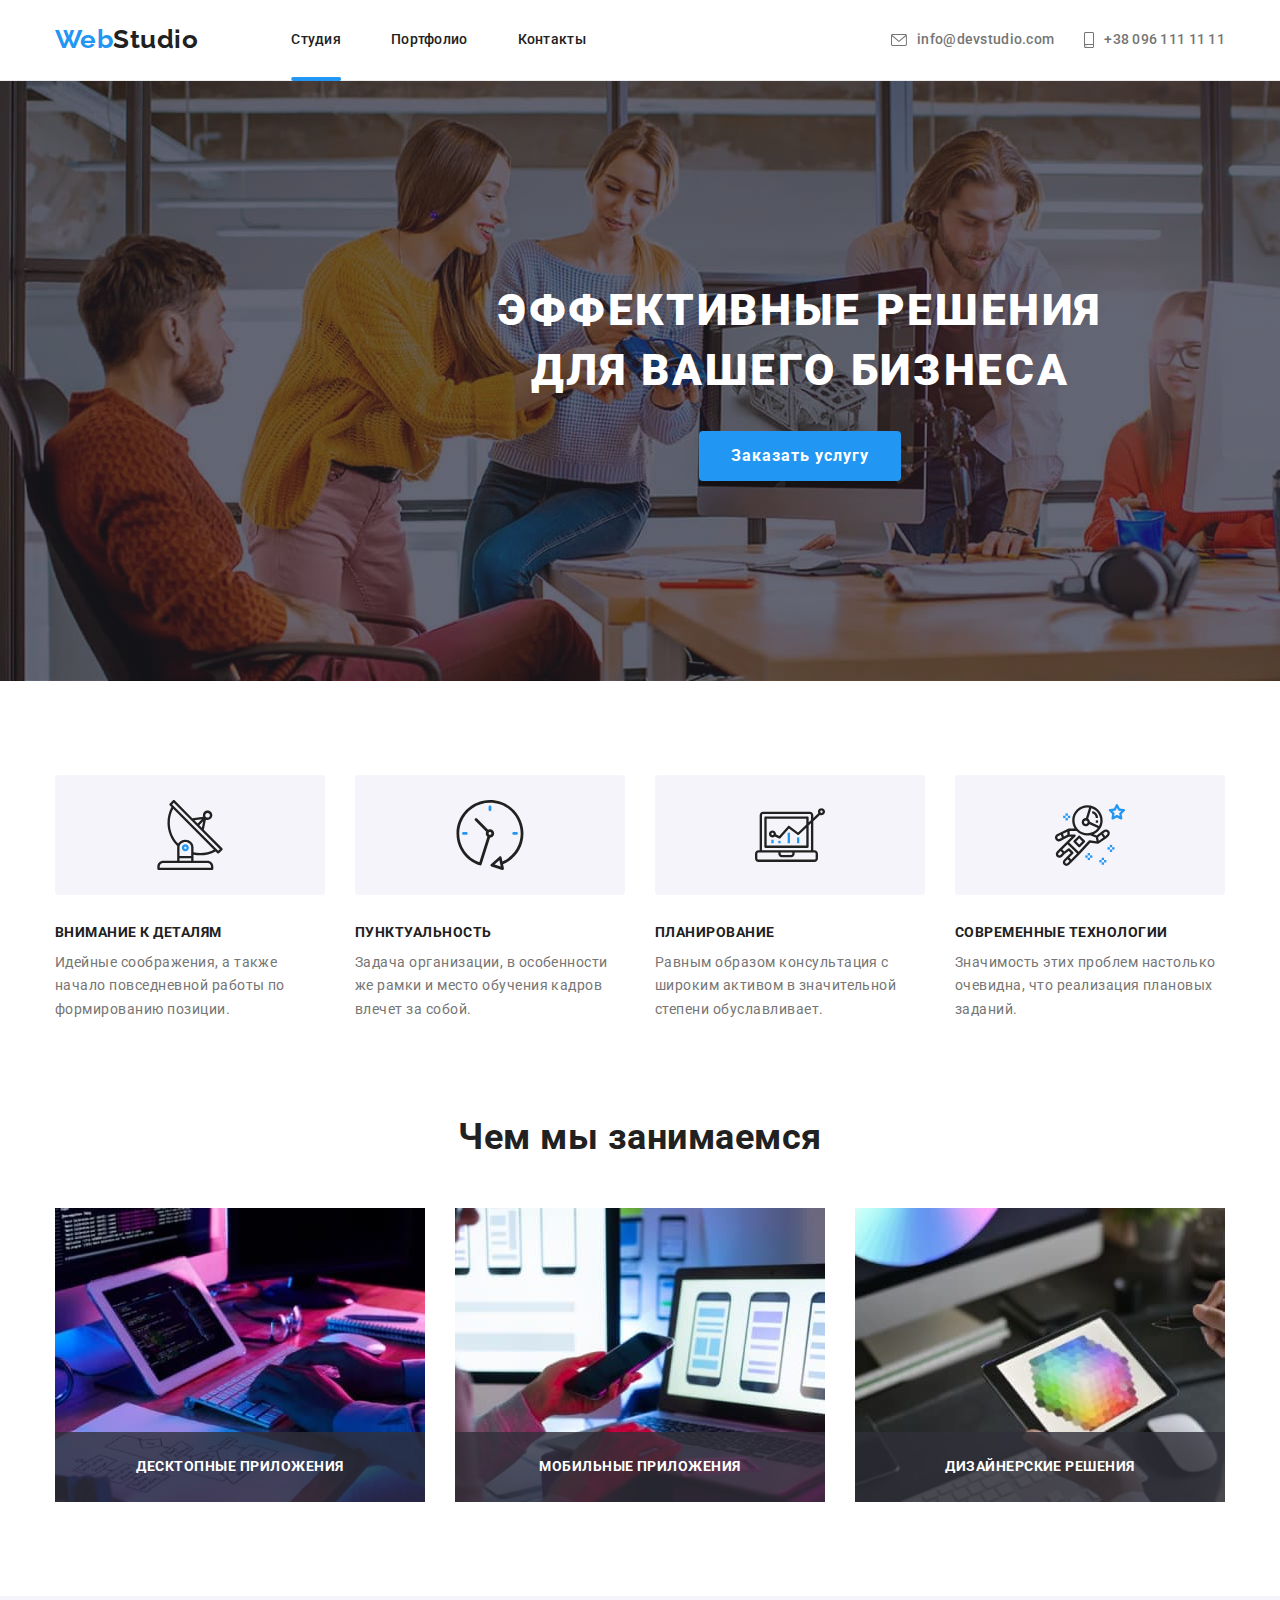
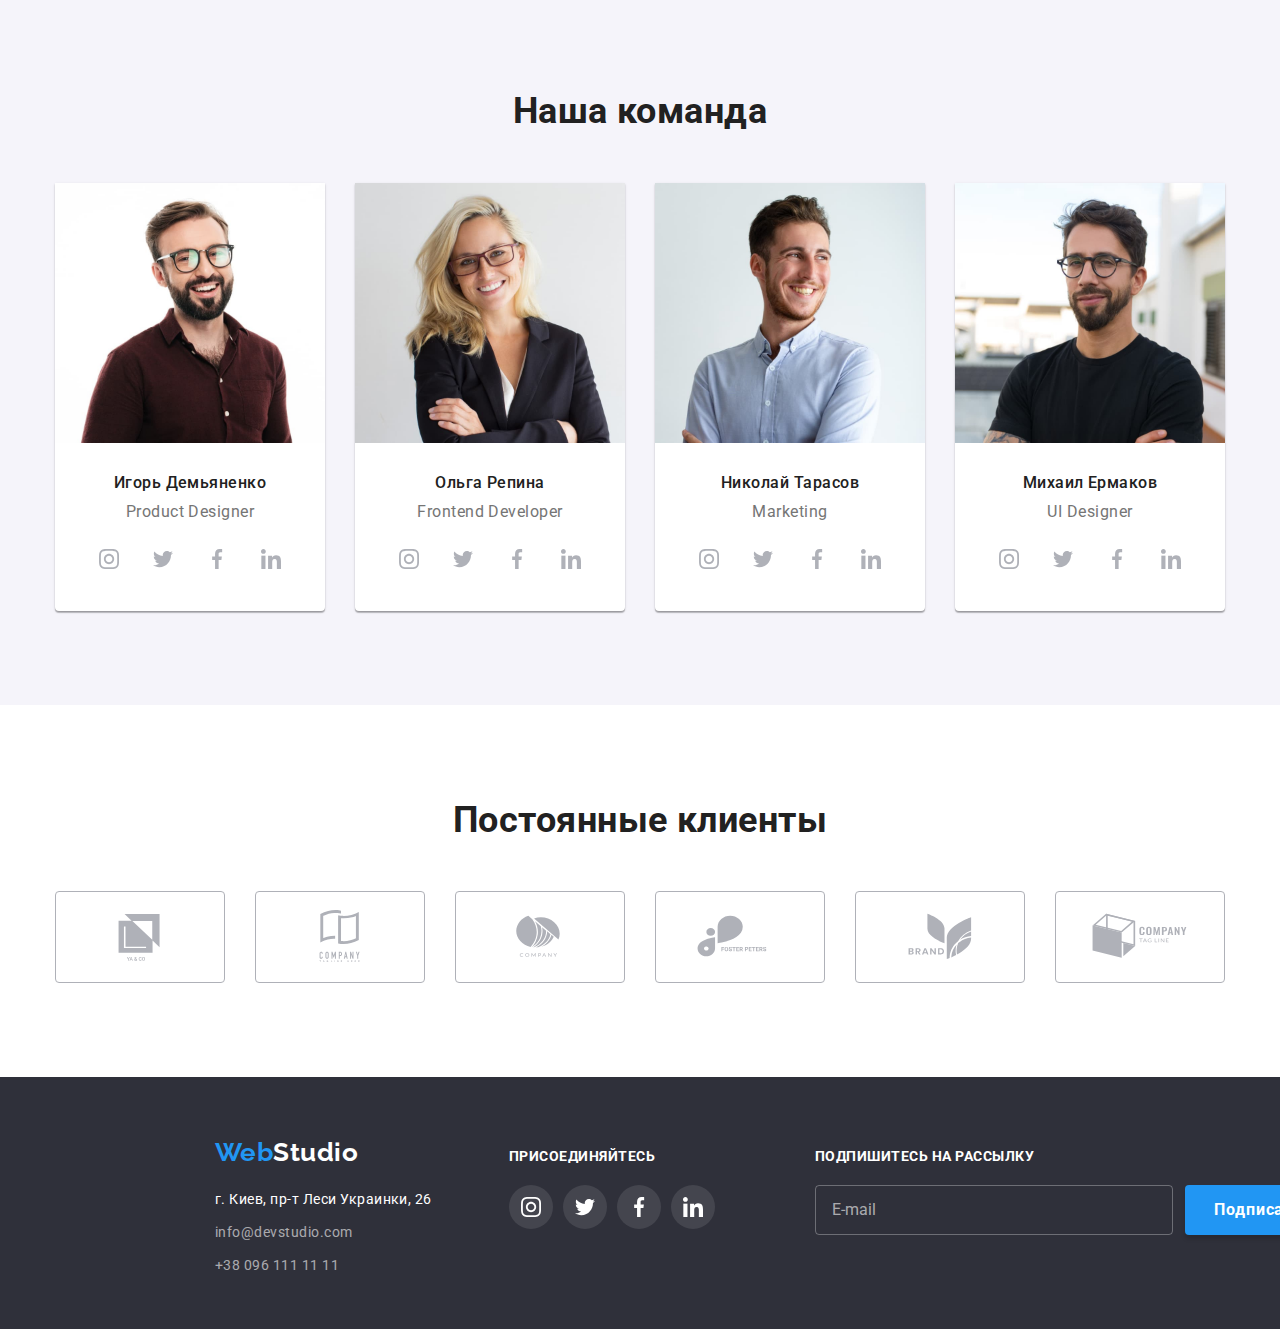
==== commit 05e7e558: "all styles have been redefined" ====
--- a/index.html
+++ b/index.html
@@ -11,8 +11,10 @@
     <link
         href="https://fonts.googleapis.com/css2?family=Raleway:wght@700&family=Roboto:wght@400;500;700;900&display=swap"
         rel="stylesheet" />
-    <link rel="stylesheet" href="./css/modern-normalize.css" />
-    <link rel="stylesheet" href="./css/styles.css" />
+    <!-- <link rel="stylesheet" href="./css/modern-normalize.css" />
+    <link rel="stylesheet" href="./css/styles.css" /> -->
+    <link rel="stylesheet" href="./css/main.min.css" />
+
 </head>
 
 <body>
@@ -20,7 +22,8 @@
     <header class="header-border">
         <div class="flex-nav container">
             <nav class="flex-nav">
-                <a href="./index.html" lang="en" class="header-logo link">Web<span class="logo-accent">Studio</span>
+                <a href="./index.html" lang="en" class="logo header-logo link">Web<span
+                        class="logo-accent logo-accent-header">Studio</span>
                 </a>
                 <ul class="flex-nav-menu list">
                     <li class="nav-menu-item">
@@ -64,7 +67,7 @@
                     Эффективные решения <br />
                     для вашего бизнеса
                 </h1>
-                <button data-modal-open type="button" class="hero-btn">Заказать услугу</button>
+                <button data-modal-open type="button" class="button hero-button">Заказать услугу</button>
             </div>
         </section>
 
@@ -166,7 +169,7 @@
                             <p class="team-item-role" lang="en">Product Designer</p>
                             <ul class="team-social-list">
                                 <li class="list team-social">
-                                    <a class="team-social-link link" href="">
+                                    <a class="social-link team-social-link link" href="">
                                         <svg class="team-icon" width="20" height="20">
                                             <use href="./images/icons.svg#icon-instagram"></use>
                                         </svg>
@@ -174,7 +177,7 @@
                                 </li>
 
                                 <li class="list team-social">
-                                    <a class="team-social-link link" href="">
+                                    <a class="social-link team-social-link link" href="">
                                         <svg class="team-icon" width="20" height="20">
                                             <use href="./images/icons.svg#icon-twitter"></use>
                                         </svg>
@@ -182,7 +185,7 @@
                                 </li>
 
                                 <li class="list team-social">
-                                    <a class="team-social-link link" href="">
+                                    <a class="social-link team-social-link link" href="">
                                         <svg class="team-icon" width="20" height="20">
                                             <use href="./images/icons.svg#icon-facebook"></use>
                                         </svg>
@@ -190,7 +193,7 @@
                                 </li>
 
                                 <li class="list team-social">
-                                    <a class="team-social-link link" href="">
+                                    <a class="social-link team-social-link link" href="">
                                         <svg class="team-icon" width="20" height="20">
                                             <use href="./images/icons.svg#icon-linkedin"></use>
                                         </svg>
@@ -208,7 +211,7 @@
                             <p class="team-item-role" lang="en">Frontend Developer</p>
                             <ul class="team-social-list">
                                 <li class="list team-social">
-                                    <a class="team-social-link link" href="">
+                                    <a class="social-link team-social-link link" href="">
                                         <svg class="team-icon" width="20" height="20">
                                             <use href="./images/icons.svg#icon-instagram"></use>
                                         </svg>
@@ -216,7 +219,7 @@
                                 </li>
 
                                 <li class="list team-social">
-                                    <a class="team-social-link link" href="">
+                                    <a class="social-link team-social-link link" href="">
                                         <svg class="team-icon" width="20" height="20">
                                             <use href="./images/icons.svg#icon-twitter"></use>
                                         </svg>
@@ -224,7 +227,7 @@
                                 </li>
 
                                 <li class="list team-social">
-                                    <a class="team-social-link link" href="">
+                                    <a class="social-link team-social-link link" href="">
                                         <svg class="team-icon" width="20" height="20">
                                             <use href="./images/icons.svg#icon-facebook"></use>
                                         </svg>
@@ -232,7 +235,7 @@
                                 </li>
 
                                 <li class="list team-social">
-                                    <a class="team-social-link link" href="">
+                                    <a class="social-link team-social-link link" href="">
                                         <svg class="team-icon" width="20" height="20">
                                             <use href="./images/icons.svg#icon-linkedin"></use>
                                         </svg>
@@ -250,7 +253,7 @@
                             <p class="team-item-role" lang="en">Marketing</p>
                             <ul class="team-social-list">
                                 <li class="list team-social">
-                                    <a class="team-social-link link" href="">
+                                    <a class="social-link team-social-link link" href="">
                                         <svg class="team-icon" width="20" height="20">
                                             <use href="./images/icons.svg#icon-instagram"></use>
                                         </svg>
@@ -258,7 +261,7 @@
                                 </li>
 
                                 <li class="list team-social">
-                                    <a class="team-social-link link" href="">
+                                    <a class="social-link team-social-link link" href="">
                                         <svg class="team-icon" width="20" height="20">
                                             <use href="./images/icons.svg#icon-twitter"></use>
                                         </svg>
@@ -266,7 +269,7 @@
                                 </li>
 
                                 <li class="list team-social">
-                                    <a class="team-social-link link" href="">
+                                    <a class="social-link team-social-link link" href="">
                                         <svg class="team-icon" width="20" height="20">
                                             <use href="./images/icons.svg#icon-facebook"></use>
                                         </svg>
@@ -274,7 +277,7 @@
                                 </li>
 
                                 <li class="list team-social">
-                                    <a class="team-social-link link" href="">
+                                    <a class="social-link team-social-link link" href="">
                                         <svg class="team-icon" width="20" height="20">
                                             <use href="./images/icons.svg#icon-linkedin"></use>
                                         </svg>
@@ -291,7 +294,7 @@
                             <p class="team-item-role" lang="en">UI Designer</p>
                             <ul class="team-social-list">
                                 <li class="list team-social">
-                                    <a class="team-social-link link" href="">
+                                    <a class="social-link team-social-link link" href="">
                                         <svg class="team-icon" width="20" height="20">
                                             <use href="./images/icons.svg#icon-instagram"></use>
                                         </svg>
@@ -299,7 +302,7 @@
                                 </li>
 
                                 <li class="list team-social">
-                                    <a class="team-social-link link" href="">
+                                    <a class="social-link team-social-link link" href="">
                                         <svg class="team-icon" width="20" height="20">
                                             <use href="./images/icons.svg#icon-twitter"></use>
                                         </svg>
@@ -307,14 +310,14 @@
                                 </li>
 
                                 <li class="list team-social">
-                                    <a class="team-social-link link" href="">
+                                    <a class="social-link team-social-link link" href="">
                                         <svg class="team-icon" width="20" height="20">
                                             <use href="./images/icons.svg#icon-facebook"></use>
                                         </svg>
                                     </a>
                                 </li>
                                 <li class="list team-social">
-                                    <a class="team-social-link link" href="">
+                                    <a class="social-link team-social-link link" href="">
                                         <svg class="team-icon" width="20" height="20">
                                             <use href="./images/icons.svg#icon-linkedin"></use>
                                         </svg>
@@ -388,8 +391,8 @@
     <footer class="footer">
         <div class="container footer-container">
             <div>
-                <a href="./index.html" lang="en" class="footer-logo link">Web<span
-                        class="logo-accent-footer">Studio</span>
+                <a href="./index.html" lang="en" class="logo footer-logo link">Web<span
+                        class="logo-accent logo-accent-footer">Studio</span>
                 </a>
                 <address>
                     <ul>
@@ -408,28 +411,28 @@
                 <h3 class="footer-socials-title">присоединяйтесь</h3>
                 <ul class="footer-socials-list list">
                     <li>
-                        <a class="footer-socials-link link" href="">
+                        <a class="social-link footer-socials-link link" href="">
                             <svg class="footer-icon" width="20" height="20">
                                 <use href="./images/icons.svg#icon-instagram"></use>
                             </svg>
                         </a>
                     </li>
                     <li class="list footer-social">
-                        <a class="footer-socials-link link" href="">
+                        <a class="social-link footer-socials-link link" href="">
                             <svg class="footer-icon" width="20" height="20">
                                 <use href="./images/icons.svg#icon-twitter"></use>
                             </svg>
                         </a>
                     </li>
                     <li class="list footer-social">
-                        <a class="footer-socials-link link" href="">
+                        <a class="social-link footer-socials-link link" href="">
                             <svg class="footer-icon" width="20" height="20">
                                 <use href="./images/icons.svg#icon-facebook"></use>
                             </svg>
                         </a>
                     </li>
                     <li class="list footer-social">
-                        <a class="footer-socials-link link" href="">
+                        <a class="social-link footer-socials-link link" href="">
                             <svg class="footer-icon" width="20" height="20">
                                 <use href="./images/icons.svg#icon-linkedin"></use>
                             </svg>
@@ -443,7 +446,7 @@
                     <p class="footer-form-title">Подпишитесь на рассылку</p>
                     <div class="footer-form-email">
                         <input class="footer-form-input" type="email" placeholder="E-mail" name="subscribe" />
-                        <button class="footer-form-btn" type="submit">
+                        <button class="button footer-form-button" type="submit">
                             Подписаться
                             <svg class="footer-send-icon" width="24" height="24">
                                 <use href="./images/icons.svg#icon-send"></use>
@@ -509,7 +512,7 @@
                         </span>
                     </label>
                 </div>
-                <button class="btn-submit" type="submit">Отправить</button>
+                <button class="button button-submit" type="submit">Отправить</button>
             </form>
         </div>
     </div>
--- a/css/main.min.css
+++ b/css/main.min.css
@@ -0,0 +1,2 @@
+/*! modern-normalize v1.1.0 | MIT License | https://github.com/sindresorhus/modern-normalize */*,::before,::after{-webkit-box-sizing:border-box;box-sizing:border-box}html{line-height:1.15;-webkit-text-size-adjust:100%;-moz-tab-size:4;-o-tab-size:4;tab-size:4}body{margin:0;font-family:system-ui,-apple-system,"Segoe UI",Roboto,Helvetica,Arial,sans-serif,"Apple Color Emoji","Segoe UI Emoji"}hr{height:0;color:inherit}abbr[title]{-webkit-text-decoration:underline dotted;text-decoration:underline dotted}b,strong{font-weight:bolder}code,kbd,samp,pre{font-family:ui-monospace, SFMono-Regular, Consolas, 'Liberation Mono', Menlo, monospace;font-size:1em}small{font-size:80%}sub,sup{font-size:75%;line-height:0;position:relative;vertical-align:baseline}sub{bottom:-0.25em}sup{top:-0.5em}table{text-indent:0;border-color:inherit}button,input,optgroup,select,textarea{font-family:inherit;font-size:100%;line-height:1.15;margin:0}button,select{text-transform:none}button,[type='button'],[type='reset'],[type='submit']{-webkit-appearance:button}::-moz-focus-inner{border-style:none;padding:0}:-moz-focusring{outline:1px dotted ButtonText}:-moz-ui-invalid{box-shadow:none}legend{padding:0}progress{vertical-align:baseline}::-webkit-inner-spin-button,::-webkit-outer-spin-button{height:auto}[type='search']{-webkit-appearance:textfield;outline-offset:-2px}::-webkit-search-decoration{-webkit-appearance:none}::-webkit-file-upload-button{-webkit-appearance:button;font:inherit}summary{display:list-item}:root{--title-text-color: #212121;--primary-text-color: #757575;--primary-white-color: #ffffff;--accent-color: #2196f3;--accent-color-hover: #188ce8;--team-bg-color: #f5f4fa;--footer-bg-color: #2f303a;--temporary-bg-color: #2f303a;--btn-bg-color: #f5f4fa;--card-set-gap: 30px;--social-links: #afb1b8;--animation-duration: 250ms;--timing-function: cubic-bezier(0.4, 0, 0.2, 1)}body{font-family:Roboto, sans-serif;letter-spacing:0.03em;color:var(--title-text-color);background-color:var(--primary-white-color)}h1,h2,h3,h4,h5,h6,p,ul{margin:0;padding:0}img{display:block;max-width:100%;height:auto}.list{padding:0;margin:0;list-style:none}.title{font-weight:700;font-size:36px;line-height:1.17;text-align:center}.link{text-decoration:none}.section{padding-top:94px;padding-bottom:94px}.container{margin:0 auto;width:1200px;padding-left:15px;padding-right:15px}.pointer{cursor:pointer}.visually-hidden{position:absolute;width:1px;height:1px;margin:-1px;border:0;padding:0;white-space:nowrap;-webkit-clip-path:inset(100%);clip-path:inset(100%);clip:rect(0 0 0 0);overflow:hidden}.header-border{border-bottom:1px solid #ececec}.flex-nav{display:-webkit-box;display:-ms-flexbox;display:flex;-webkit-box-align:center;-ms-flex-align:center;align-items:center}.flex-nav-menu{display:-webkit-box;display:-ms-flexbox;display:flex;margin-left:93px}.flex-nav-contact{display:-webkit-box;display:-ms-flexbox;display:flex;-webkit-box-align:center;-ms-flex-align:center;align-items:center;margin-left:auto}.nav-menu-item{position:relative}.nav-menu-item:not(:first-child){margin-left:50px}.nav-contact-item:not(:first-child){margin-left:var(--card-set-gap)}.site-nav-text{padding:32px 0;font-weight:500;font-size:14px;line-height:1.14;letter-spacing:0.02em;color:var(--title-text-color);display:block;-webkit-transition:color var(--animation-duration) var(--timing-function);transition:color var(--animation-duration) var(--timing-function)}.site-nav-text:hover,.site-nav-text:focus{color:var(--accent-color)}.site-nav-text.current::after{content:'';display:block;position:absolute;bottom:-1px;left:50%;-webkit-transform:translate(-50%, 0);transform:translate(-50%, 0);width:100%;height:4px;border-radius:2px;background-color:var(--accent-color)}.nav-icons{margin-right:10px;fill:currentColor}.site-contact{padding:32px 0;font-size:14px;font-weight:500;line-height:1.14;letter-spacing:0.02em;color:var(--primary-text-color);display:-webkit-box;display:-ms-flexbox;display:flex;-webkit-box-align:center;-ms-flex-align:center;align-items:center;-webkit-transition:color var(--animation-duration) var(--timing-function);transition:color var(--animation-duration) var(--timing-function)}.site-contact:hover,.site-contact:focus,.site-contact.current{color:var(--accent-color)}.logo{font-family:'Raleway', sans-serif;font-size:26px;font-weight:700;line-height:1.19;color:var(--accent-color)}.logo-accent{-webkit-transition:color var(--animation-duration) var(--timing-function);transition:color var(--animation-duration) var(--timing-function)}.logo-accent:hover,.logo-accent:focus{color:var(--accent-color)}.logo-accent:hover,.logo-accent:focus{color:var(--accent-color)}.header-logo{padding-top:24px;padding-bottom:25px}.logo-accent-header{color:var(--title-text-color)}.footer-logo{display:block;margin-bottom:20px}.logo-accent-footer{color:var(--primary-white-color)}.hero{padding:200px 0;background-color:var(--temporary-bg-color);width:1600px;margin-left:auto;margin-right:auto;background-image:-webkit-gradient(linear, left top, left bottom, from(rgba(47,48,58,0.4)), to(rgba(47,48,58,0.4))),url(../images/hero.jpg);background-image:linear-gradient(rgba(47,48,58,0.4), rgba(47,48,58,0.4)),url(../images/hero.jpg);background-repeat:no-repeat;background-position:center;background-size:cover;background-color:var(--temporary-bg-color)}.hero-title{margin-bottom:var(--card-set-gap);color:var(--primary-white-color);font-weight:900;font-size:44px;line-height:1.36;text-align:center;letter-spacing:0.06em;text-transform:uppercase}.button{font-family:Roboto, sans-serif;font-size:16px;font-weight:700;line-height:1.87;letter-spacing:0.06em;color:var(--primary-white-color);background-color:var(--accent-color);-webkit-box-shadow:0px 4px 4px rgba(0,0,0,0.15);box-shadow:0px 4px 4px rgba(0,0,0,0.15);border:none;border-radius:4px;cursor:pointer}.button:hover,.button:focus{background-color:var(--accent-color-hover)}.hero-button{display:block;margin-left:auto;margin-right:auto;padding:10px 32px;-webkit-transition:background-color var(--animation-duration) var(--timing-function);transition:background-color var(--animation-duration) var(--timing-function)}.footer-form-button{display:-webkit-box;display:-ms-flexbox;display:flex;-webkit-box-align:center;-ms-flex-align:center;align-items:center;-webkit-box-pack:center;-ms-flex-pack:center;justify-content:center;width:200px;height:50px;margin-left:12px}.button-submit{display:block;margin-left:auto;margin-right:auto;width:200px;height:50px;outline-color:transparent;-webkit-transition:outline-color var(--animation-duration) var(--timing-function);transition:outline-color var(--animation-duration) var(--timing-function)}.hero-backdrop{position:fixed;visibility:visible;opacity:1;-webkit-transition:opacity var(--animation-duration) var(--timing-function),visibility var(--animation-duration) var(--timing-function);transition:opacity var(--animation-duration) var(--timing-function),visibility var(--animation-duration) var(--timing-function);top:0;left:0;height:100%;width:100%;background-color:rgba(0,0,0,0.2)}.hero-backdrop.is-hidden{visibility:hidden;opacity:0;pointer-events:none}.hero-backdrop.is-hidden .hero-modal{-webkit-transform:scale(0.1) translate(-50%, -50%);transform:scale(0.1) translate(-50%, -50%)}.hero-modal{position:absolute;-webkit-transform:translate(-50%, -50%) scale(1);transform:translate(-50%, -50%) scale(1);-webkit-transform-origin:top left;transform-origin:top left;-webkit-transition:-webkit-transform var(--animation-duration) var(--timing-function);transition:-webkit-transform var(--animation-duration) var(--timing-function);transition:transform var(--animation-duration) var(--timing-function);transition:transform var(--animation-duration) var(--timing-function), -webkit-transform var(--animation-duration) var(--timing-function);width:528px;height:581px;top:50%;left:50%;padding:40px;background-color:var(--primary-white-color);-webkit-box-shadow:0px 1px 3px rgba(0,0,0,0.12),0px 1px 1px rgba(0,0,0,0.14),0px 2px 1px rgba(0,0,0,0.2);box-shadow:0px 1px 3px rgba(0,0,0,0.12),0px 1px 1px rgba(0,0,0,0.14),0px 2px 1px rgba(0,0,0,0.2);border-radius:4px}.hero-modal-close{position:absolute;right:8px;top:8px;cursor:pointer;width:30px;height:30px;border-radius:50%;display:-webkit-box;display:-ms-flexbox;display:flex;-webkit-box-align:center;-ms-flex-align:center;align-items:center;-webkit-box-pack:center;-ms-flex-pack:center;justify-content:center;background-color:var(--primary-white-color);border:1px solid rgba(0,0,0,0.1);outline-color:transparent;-webkit-transition:outline-color var(--animation-duration) var(--timing-function);transition:outline-color var(--animation-duration) var(--timing-function)}.hero-modal-close:hover,.hero-modal-close:focus{outline-color:var(--accent-color)}.icon-close{fill:#000;-webkit-transition:fill var(--animation-duration) var(--timing-function);transition:fill var(--animation-duration) var(--timing-function)}.hero-modal-close:hover .icon-close,.hero-modal-close:focus .icon-close{fill:var(--accent-color)}.hero-modal-title{margin-bottom:12px;font-weight:700;font-size:20px;line-height:1.15;text-align:center;letter-spacing:0.03em;color:var(--title-text-color)}.form-contacts-item{margin-bottom:10px;width:448px;height:58px}.label-contacts{display:block;margin-bottom:4px;font-weight:400;font-size:12px;line-height:1.17;letter-spacing:0.01em;color:var(--primary-text-color)}.input-contacts{display:block;width:100%;height:40px;padding-left:42px;border-radius:4px;border:1px solid rgba(33,33,33,0.2);outline-color:transparent;-webkit-transition:border-color var(--animation-duration) var(--timing-function);transition:border-color var(--animation-duration) var(--timing-function)}.input-contacts:focus{border-color:var(--accent-color);border-width:2px}.input-form{position:relative}.input-contacts-icon{position:absolute;top:50%;left:12px;-webkit-transform:translateY(-50%);transform:translateY(-50%);fill:var(--title-text-color);-webkit-transition:fill var(--animation-duration) var(--timing-function);transition:fill var(--animation-duration) var(--timing-function)}.input-contacts:focus+.input-contacts-icon{fill:var(--accent-color)}.textarea{margin-bottom:20px}.form-textarea{width:100%;height:120px;padding:12px 16px;margin-top:4px;resize:none;border-radius:4px;outline-color:transparent;border:1px solid rgba(33,33,33,0.2);-webkit-transition:border-color var(--animation-duration) var(--timing-function);transition:border-color var(--animation-duration) var(--timing-function)}.form-textarea::-webkit-input-placeholder{font-weight:400;font-size:14px;line-height:1.14;letter-spacing:0.01em;color:rgba(117,117,117,0.5)}.form-textarea:-ms-input-placeholder{font-weight:400;font-size:14px;line-height:1.14;letter-spacing:0.01em;color:rgba(117,117,117,0.5)}.form-textarea::-ms-input-placeholder{font-weight:400;font-size:14px;line-height:1.14;letter-spacing:0.01em;color:rgba(117,117,117,0.5)}.form-textarea::placeholder{font-weight:400;font-size:14px;line-height:1.14;letter-spacing:0.01em;color:rgba(117,117,117,0.5)}.form-textarea:focus{border-color:var(--accent-color);border-width:2px}.policy-container{display:-webkit-box;display:-ms-flexbox;display:flex;-webkit-box-align:center;-ms-flex-align:center;align-items:center;-webkit-box-pack:center;-ms-flex-pack:center;justify-content:center;margin-bottom:30px}.policy-label{display:-webkit-box;display:-ms-flexbox;display:flex;-webkit-box-align:center;-ms-flex-align:center;align-items:center;font-weight:400;font-size:14px;line-height:1.71;margin-left:8.38px;color:var(--primary-text-color)}.policy-link{text-decoration-skip-ink:none;color:var(--accent-color);outline-color:transparent;-webkit-transition:outline-color var(--animation-duration) var(--timing-function);transition:outline-color var(--animation-duration) var(--timing-function)}.policy-link:focus{outline-color:var(--accent-color)}.policy-checkbox-castom{border:2px solid var(--title-text-color);border-radius:2px;margin-right:8px;-webkit-transition:fill var(--animation-duration) var(--timing-function),background-color var(--animation-duration) var(--timing-function),border-color var(--animation-duration) var(--timing-function);transition:fill var(--animation-duration) var(--timing-function),background-color var(--animation-duration) var(--timing-function),border-color var(--animation-duration) var(--timing-function);fill:transparent;background-color:transparent;cursor:pointer}.policy-checkbox:focus-visible+.policy-checkbox-castom{border:2px solid var(--accent-color)}.policy-checkbox:checked+.policy-checkbox-castom{fill:var(--primary-white-color);background-color:var(--accent-color);border:transparent}.advantages-box{margin-bottom:var(--card-set-gap);width:270px;height:120px;display:-webkit-box;display:-ms-flexbox;display:flex;-webkit-box-pack:center;-ms-flex-pack:center;justify-content:center;-webkit-box-align:center;-ms-flex-align:center;align-items:center;background-color:var(--team-bg-color);border-radius:4px}.advantages-icons{width:70px;height:70px}.advantages-list{display:-webkit-box;display:-ms-flexbox;display:flex}.advantages-item{width:270px}.advantages-item:not(:first-child){margin-left:30px}.advantages-title{margin-bottom:10px;font-weight:700;font-size:14px;line-height:1.14;text-transform:uppercase}.advantages-text{font-size:14px;line-height:1.71;color:var(--primary-text-color)}.wedo{padding-top:0}.wedo-list{display:-webkit-box;display:-ms-flexbox;display:flex}.wedo .title{padding-bottom:50px}.wedo-item{position:relative}.wedo-item:not(:last-child){margin-right:var(--card-set-gap)}.wedo-backdrop{position:absolute;bottom:0;width:100%;height:70px;display:-webkit-box;display:-ms-flexbox;display:flex;-webkit-box-align:center;-ms-flex-align:center;align-items:center;-webkit-box-pack:center;-ms-flex-pack:center;justify-content:center;background-color:rgba(47,48,58,0.8)}.wedo-backdrop-text{font-weight:700;font-size:14px;line-height:1.14;text-transform:uppercase;color:var(--primary-white-color)}.team{background-color:var(--team-bg-color)}.team .title{padding-bottom:50px}.team-items{display:-webkit-box;display:-ms-flexbox;display:flex}.team-item{width:270px;min-height:368px;background-color:var(--primary-white-color);-webkit-box-shadow:0px 1px 3px rgba(0,0,0,0.12),0px 1px 1px rgba(0,0,0,0.14),0px 2px 1px rgba(0,0,0,0.2);box-shadow:0px 1px 3px rgba(0,0,0,0.12),0px 1px 1px rgba(0,0,0,0.14),0px 2px 1px rgba(0,0,0,0.2);border-radius:0px 0px 4px 4px}.team-item:not(:last-child){margin-right:var(--card-set-gap)}.team-item-text{padding:30px 32px;margin-left:auto;margin-right:auto}.team-item-title{margin-top:0;margin-bottom:10px;font-weight:500;font-size:16px;line-height:1.19;text-align:center}.team-item-role{margin-bottom:16px;font-size:16px;line-height:1.19;color:var(--primary-text-color);text-align:center}.social-link{display:block;border-radius:50%;width:44px;height:44px;display:-webkit-box;display:-ms-flexbox;display:flex;-webkit-box-align:center;-ms-flex-align:center;align-items:center;-webkit-box-pack:center;-ms-flex-pack:center;justify-content:center}.social-link:hover,.social-link:focus{color:var(--primary-white-color);background-color:var(--accent-color)}.team-social-list{display:-webkit-box;display:-ms-flexbox;display:flex;-webkit-box-pack:justify;-ms-flex-pack:justify;justify-content:space-between}.team-social-link{background-color:transparent;color:var(--social-links);-webkit-transition:background-color var(--animation-duration) var(--timing-function),color var(--animation-duration) var(--timing-function);transition:background-color var(--animation-duration) var(--timing-function),color var(--animation-duration) var(--timing-function)}.team-icon{fill:currentColor}.footer-socials{width:206px;height:80px;margin-left:70px}.footer-socials-list{display:-webkit-box;display:-ms-flexbox;display:flex;-webkit-box-pack:justify;-ms-flex-pack:justify;justify-content:space-between;-webkit-box-align:center;-ms-flex-align:center;align-items:center}.footer-socials-title{font-weight:700;font-size:14px;line-height:1.14;margin-bottom:20px;color:var(--primary-white-color);text-transform:uppercase}.footer-socials-link{background-color:rgba(255,255,255,0.1);fill:var(--primary-white-color);-webkit-transition:background-color var(--animation-duration) var(--timing-function);transition:background-color var(--animation-duration) var(--timing-function)}.clients-title{margin-top:0;margin-bottom:50px}.clients-list{display:-webkit-box;display:-ms-flexbox;display:flex;-webkit-box-align:center;-ms-flex-align:center;align-items:center;-webkit-box-pack:justify;-ms-flex-pack:justify;justify-content:space-between}.clients-link{width:170px;height:92px;display:-webkit-box;display:-ms-flexbox;display:flex;-webkit-box-align:center;-ms-flex-align:center;align-items:center;-webkit-box-pack:center;-ms-flex-pack:center;justify-content:center;border:1px solid var(--social-links);border-radius:4px;color:var(--social-links);-webkit-transition:color var(--animation-duration) var(--timing-function),border-color var(--animation-duration) var(--timing-function);transition:color var(--animation-duration) var(--timing-function),border-color var(--animation-duration) var(--timing-function)}.clients-link:hover,.clients-link:focus{color:var(--accent-color);border-color:var(--accent-color)}.clients-logo{width:186px;height:60px;fill:currentColor}.footer{padding-top:60px;padding-bottom:60px;background-color:var(--footer-bg-color);max-height:252px;min-width:1600px}.footer-map{font-size:14px;line-height:1.71;font-style:normal;color:var(--primary-white-color);-webkit-transition:color var(--animation-duration) var(--timing-function);transition:color var(--animation-duration) var(--timing-function)}.footer-map:hover,.footer-map:focus{color:var(--accent-color)}.footer-adress:not(:last-child){margin-bottom:9px}.footer-contact{font-size:14px;line-height:1.71;font-style:normal;color:rgba(255,255,255,0.6);-webkit-transition:color var(--animation-duration) var(--timing-function);transition:color var(--animation-duration) var(--timing-function)}.footer-contact:hover,.footer-contact:focus{color:var(--accent-color)}.footer-container{display:-webkit-box;display:-ms-flexbox;display:flex;-webkit-box-align:baseline;-ms-flex-align:baseline;align-items:baseline;-webkit-box-pack:justify;-ms-flex-pack:justify;justify-content:space-between}.footer-form{margin-left:93px}.footer-form-email{display:-webkit-box;display:-ms-flexbox;display:flex}.footer-form-title{display:block;margin-bottom:20px;font-weight:700;font-size:14px;line-height:1.14;text-transform:uppercase;color:var(--primary-white-color)}.footer-form-input{display:block;width:358px;height:50px;padding:15px 16px;border-radius:4px;color:var(--primary-white-color);border:1px solid rgba(255,255,255,0.3);background-color:transparent}.footer-form-input::-webkit-input-placeholder{font-weight:400;font-size:16px;line-height:1.25;color:rgba(255,255,255,0.6)}.footer-form-input:-ms-input-placeholder{font-weight:400;font-size:16px;line-height:1.25;color:rgba(255,255,255,0.6)}.footer-form-input::-ms-input-placeholder{font-weight:400;font-size:16px;line-height:1.25;color:rgba(255,255,255,0.6)}.footer-form-input::placeholder{font-weight:400;font-size:16px;line-height:1.25;color:rgba(255,255,255,0.6)}.footer-send-icon{margin-left:10px;fill:var(--primary-white-color)}.works-title{font-weight:700;font-size:18px;line-height:2;letter-spacing:0.06em;margin:0;margin-bottom:4px;color:var(--title-text-color)}.works-text{font-size:16px;line-height:1.87;color:var(--primary-text-color)}.works-items{display:-webkit-box;display:-ms-flexbox;display:flex;-ms-flex-wrap:wrap;flex-wrap:wrap;margin-right:calc(-1 * var(--card-set-gap));margin-bottom:calc(-1 * var(--card-set-gap))}.works-item{margin-right:var(--card-set-gap);margin-bottom:var(--card-set-gap);width:370px;margin:15px;background-color:var(--primary-white-color)}.works-img{display:block}.works-backdrop{position:relative;overflow:hidden}.works-img{display:block}.works-backdrop-bg{position:absolute;-webkit-transform:translateY(0);transform:translateY(0);-webkit-transition:-webkit-transform var(--animation-duration) var(--timing-function);transition:-webkit-transform var(--animation-duration) var(--timing-function);transition:transform var(--animation-duration) var(--timing-function);transition:transform var(--animation-duration) var(--timing-function), -webkit-transform var(--animation-duration) var(--timing-function);top:100%;left:0;width:100%;height:100%;display:-webkit-box;display:-ms-flexbox;display:flex;-webkit-box-align:center;-ms-flex-align:center;align-items:center;-webkit-box-pack:center;-ms-flex-pack:center;justify-content:center;background-color:rgba(33,150,243,0.9)}.works-link:hover .works-backdrop-bg,.works-link:focus .works-backdrop-bg{-webkit-transform:translateY(-100%);transform:translateY(-100%)}.works-backdrop-text{width:322px;font-size:18px;line-height:1.56;color:var(--primary-white-color)}.works-link{display:block;width:100%;height:100%;-webkit-transition:-webkit-box-shadow var(--animation-duration) var(--timing-function);transition:-webkit-box-shadow var(--animation-duration) var(--timing-function);transition:box-shadow var(--animation-duration) var(--timing-function);transition:box-shadow var(--animation-duration) var(--timing-function), -webkit-box-shadow var(--animation-duration) var(--timing-function)}.works-link:hover,.works-link:focus{-webkit-box-shadow:0px 1px 1px rgba(0,0,0,0.12),0px 4px 4px rgba(0,0,0,0.06),1px 4px 6px rgba(0,0,0,0.16);box-shadow:0px 1px 1px rgba(0,0,0,0.12),0px 4px 4px rgba(0,0,0,0.06),1px 4px 6px rgba(0,0,0,0.16)}.works-item-btn{padding:20px 24px;border-right:1px solid #eeeeee;border-bottom:1px solid #eeeeee;border-left:1px solid #eeeeee}.portfolio-btn{display:-webkit-box;display:-ms-flexbox;display:flex;-webkit-box-pack:center;-ms-flex-pack:center;justify-content:center;height:54px;margin-bottom:34px}.btn-link:not(:last-child){margin-right:8px}.btn-works{padding:6px 22px;font-family:Roboto, sans-serif;font-weight:500;font-size:16px;line-height:1.62;border:none;border-radius:4px;-webkit-transition:color var(--animation-duration) var(--timing-function),background-color var(--animation-duration) var(--timing-function),-webkit-box-shadow var(--animation-duration) var(--timing-function);transition:color var(--animation-duration) var(--timing-function),background-color var(--animation-duration) var(--timing-function),-webkit-box-shadow var(--animation-duration) var(--timing-function);transition:color var(--animation-duration) var(--timing-function),background-color var(--animation-duration) var(--timing-function),box-shadow var(--animation-duration) var(--timing-function);transition:color var(--animation-duration) var(--timing-function),background-color var(--animation-duration) var(--timing-function),box-shadow var(--animation-duration) var(--timing-function),-webkit-box-shadow var(--animation-duration) var(--timing-function);cursor:pointer}.btn-works:hover,.btn-works:focus{color:var(--primary-white-color);background-color:var(--accent-color-hover);-webkit-box-shadow:0px 3px 1px rgba(0,0,0,0.1),0px 1px 2px rgba(0,0,0,0.08),0px 2px 2px rgba(0,0,0,0.12);box-shadow:0px 3px 1px rgba(0,0,0,0.1),0px 1px 2px rgba(0,0,0,0.08),0px 2px 2px rgba(0,0,0,0.12)}
+/*# sourceMappingURL=main.min.css.map */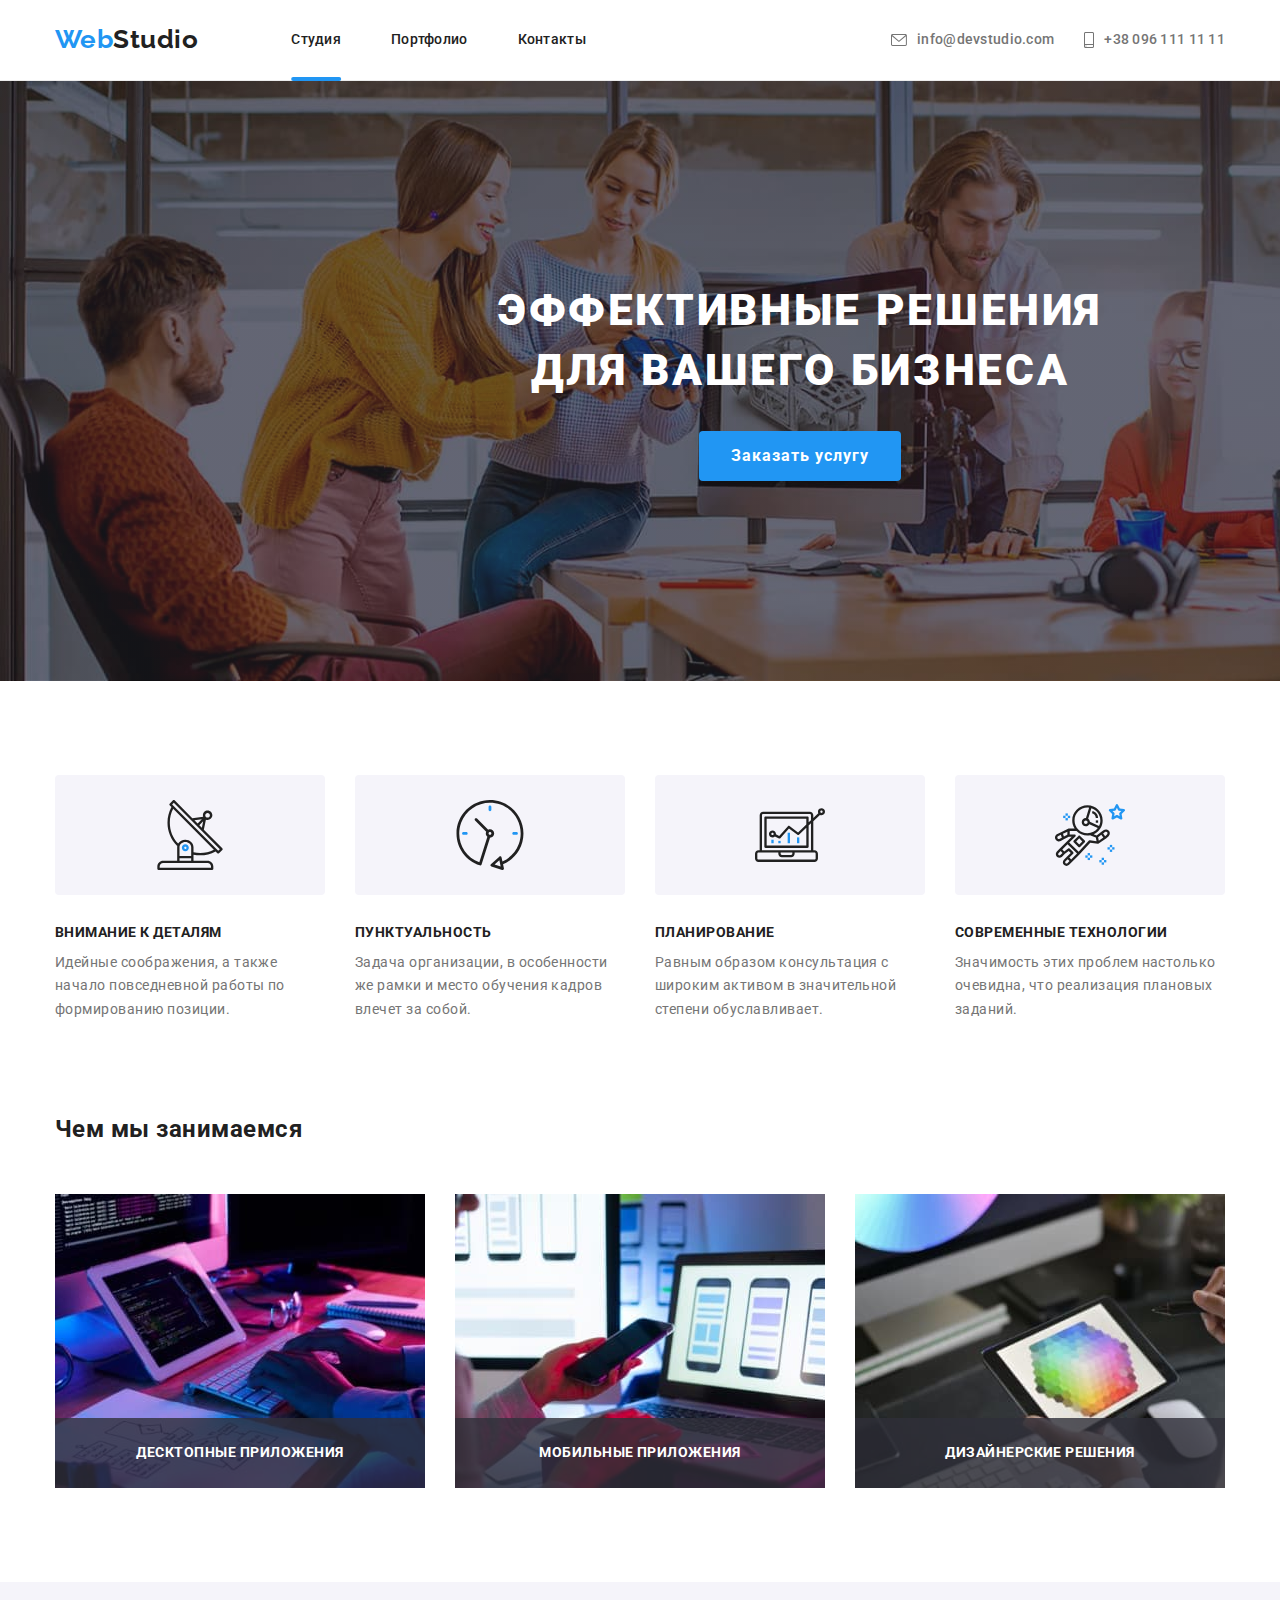
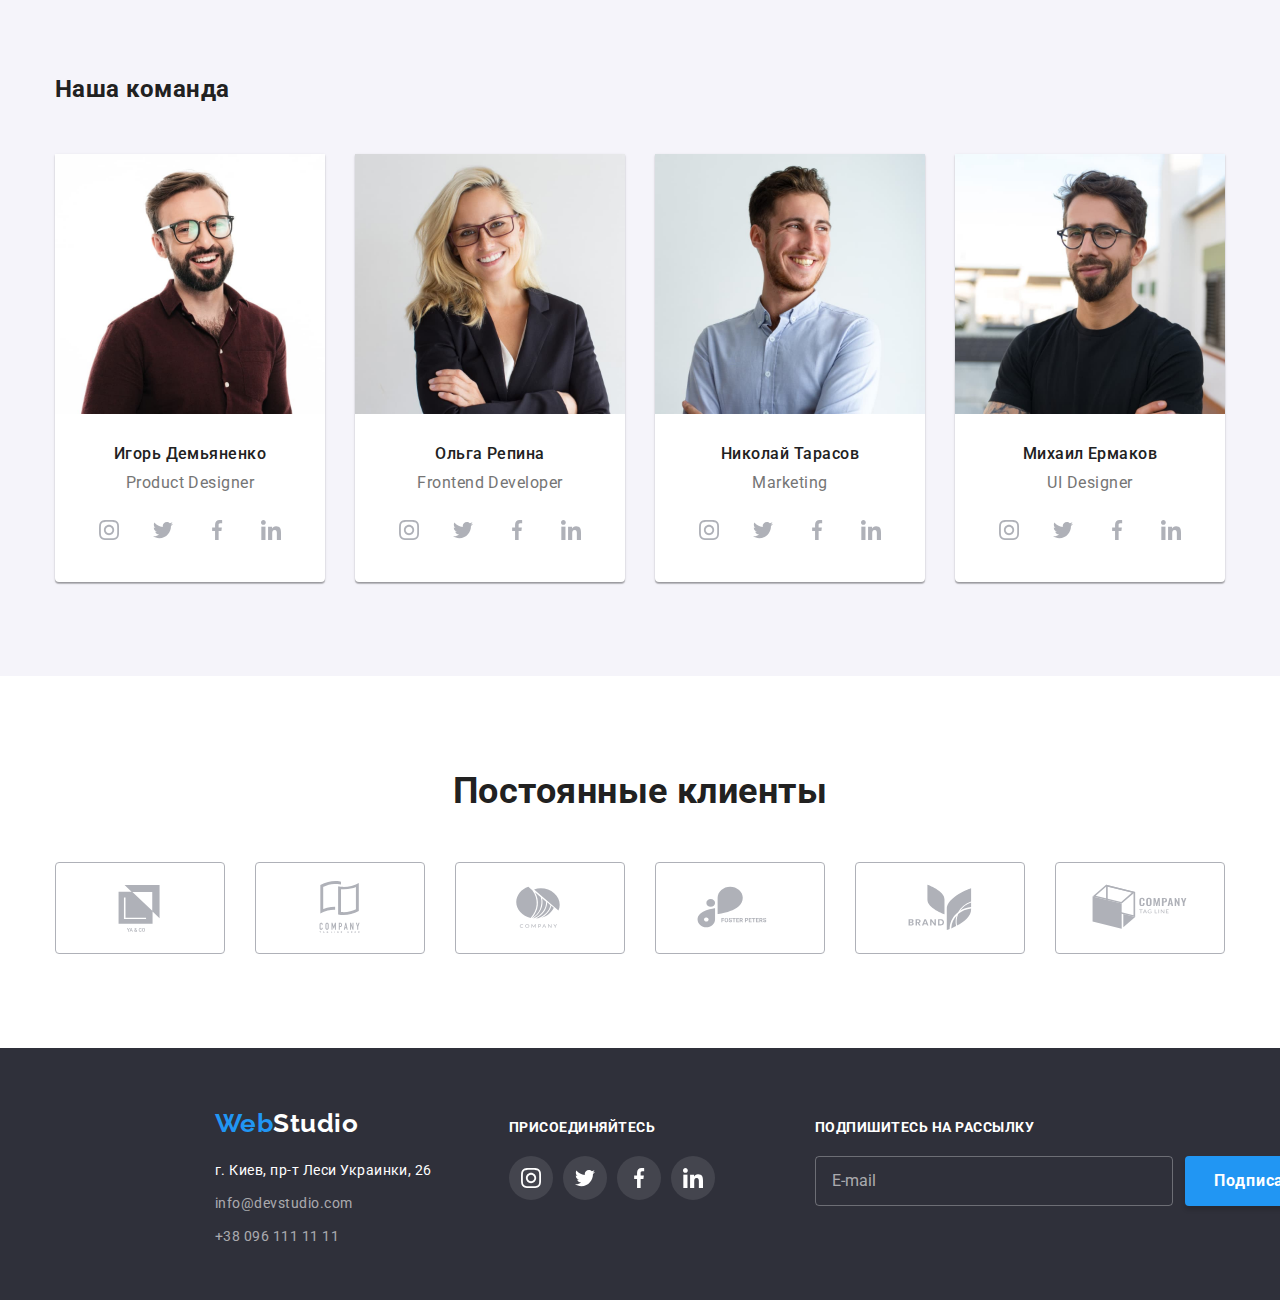
==== commit 63a97274: "add BEM cllasses" ====
--- a/index.html
+++ b/index.html
@@ -11,8 +11,6 @@
     <link
         href="https://fonts.googleapis.com/css2?family=Raleway:wght@700&family=Roboto:wght@400;500;700;900&display=swap"
         rel="stylesheet" />
-    <!-- <link rel="stylesheet" href="./css/modern-normalize.css" />
-    <link rel="stylesheet" href="./css/styles.css" /> -->
     <link rel="stylesheet" href="./css/main.min.css" />
 
 </head>
@@ -22,33 +20,33 @@
     <header class="header-border">
         <div class="flex-nav container">
             <nav class="flex-nav">
-                <a href="./index.html" lang="en" class="logo header-logo link">Web<span
-                        class="logo-accent logo-accent-header">Studio</span>
+                <a href="./index.html" lang="en" class="logo header__logo link">Web<span
+                        class="logo--accent header__logo--accent">Studio</span>
                 </a>
-                <ul class="flex-nav-menu list">
-                    <li class="nav-menu-item">
-                        <a href="./index.html" class="link site-nav-text current">Студия</a>
-                    </li>
-                    <li class="nav-menu-item">
-                        <a href="./portfolio.html" class="link site-nav-text">Портфолио</a>
-                    </li>
-                    <li class="nav-menu-item"><a href="" class="link site-nav-text">Контакты</a></li>
+                <ul class="flex-nav__menu list">
+                    <li class="nav-menu__item">
+                        <a href="./index.html" class="link site-nav__text current">Студия</a>
+                    </li>
+                    <li class="nav-menu__item">
+                        <a href="./portfolio.html" class="link site-nav__text">Портфолио</a>
+                    </li>
+                    <li class="nav-menu__item"><a href="" class="link site-nav__text">Контакты</a></li>
                 </ul>
             </nav>
 
-            <ul class="flex-nav-contact list">
-                <li class="nav-contact-item">
-                    <a href="mailto:info@devstudio.com" class="link site-contact">
-                        <svg class="nav-icons" width="16" height="12">
+            <ul class="flex-nav__contact list">
+                <li class="nav-contact__item">
+                    <a href="mailto:info@devstudio.com" class="link nav-contact__text">
+                        <svg class="nav-contact__icons" width="16" height="12">
                             <use href="./images/icons.svg#icon-mail"></use>
                         </svg>
                         info@devstudio.com
                     </a>
                 </li>
 
-                <li class="nav-contact-item">
-                    <a href="tel:+380961111111" class="link site-contact">
-                        <svg class="nav-icons" width="10" height="16">
+                <li class="nav-contact__item">
+                    <a href="tel:+380961111111" class="link nav-contact__text">
+                        <svg class="nav-contact__icons" width="10" height="16">
                             <use href="./images/icons.svg#icon-smartphone"></use>
                         </svg>
                         +38 096 111 11 11</a>
@@ -63,11 +61,11 @@
         <!-- section Hero -->
         <section class="hero section">
             <div class="container">
-                <h1 class="hero-title">
+                <h1 class="hero__title">
                     Эффективные решения <br />
                     для вашего бизнеса
                 </h1>
-                <button data-modal-open type="button" class="button hero-button">Заказать услугу</button>
+                <button data-modal-open type="button" class="button hero__button">Заказать услугу</button>
             </div>
         </section>
 
@@ -75,51 +73,51 @@
         <section class="advantages section">
             <div class="container">
                 <h2 class="visually-hidden">Наша концепция</h2>
-                <ul class="advantages-list list">
-                    <li class="advantages-item">
-                        <div class="advantages-box">
-                            <svg class="advantages-icons">
+                <ul class="advantages__list list">
+                    <li class="advantage__item">
+                        <div class="advantages__box">
+                            <svg class="advantages__icons">
                                 <use href="./images/icons.svg#icon-antenna"></use>
                             </svg>
                         </div>
-                        <h3 class="advantages-title">Внимание к деталям</h3>
-                        <p class="advantages-text">
+                        <h3 class="advantages__title">Внимание к деталям</h3>
+                        <p class="advantages__text">
                             Идейные соображения, а также начало повседневной работы по формированию позиции.
                         </p>
                     </li>
 
-                    <li class="advantages-item">
-                        <div class="advantages-box">
-                            <svg class="advantages-icons">
+                    <li class="advantages__item">
+                        <div class="advantages__box">
+                            <svg class="advantages__icons">
                                 <use href="./images/icons.svg#icon-clock"></use>
                             </svg>
                         </div>
-                        <h3 class="advantages-title">Пунктуальность</h3>
-                        <p class="advantages-text">
+                        <h3 class="advantages__title">Пунктуальность</h3>
+                        <p class="advantages__text">
                             Задача организации, в особенности же рамки и место обучения кадров влечет за собой.
                         </p>
                     </li>
 
-                    <li class="advantages-item">
-                        <div class="advantages-box">
-                            <svg class="advantages-icons">
+                    <li class="advantages__item">
+                        <div class="advantages__box">
+                            <svg class="advantages__icons">
                                 <use href="./images/icons.svg#icon-diagram"></use>
                             </svg>
                         </div>
-                        <h3 class="advantages-title">Планирование</h3>
-                        <p class="advantages-text">
+                        <h3 class="advantages__title">Планирование</h3>
+                        <p class="advantages__text">
                             Равным образом консультация с широким активом в значительной степени обуславливает.
                         </p>
                     </li>
 
-                    <li class="advantages-item">
-                        <div class="advantages-box">
-                            <svg class="advantages-icons">
+                    <li class="advantages__item">
+                        <div class="advantages__box">
+                            <svg class="advantages__icons">
                                 <use href="./images/icons.svg#icon-astronaut"></use>
                             </svg>
                         </div>
-                        <h3 class="advantages-title">Современные технологии</h3>
-                        <p class="advantages-text">
+                        <h3 class="advantages__title">Современные технологии</h3>
+                        <p class="advantages__text">
                             Значимость этих проблем настолько очевидна, что реализация плановых заданий.
                         </p>
                     </li>
@@ -131,25 +129,25 @@
         <!-- section what we do -->
         <section class="wedo section">
             <div class="container">
-                <h2 class="title">Чем мы занимаемся</h2>
-                <ul class="wedo-list list">
-                    <li class="wedo-item">
+                <h2 class="wedo__title">Чем мы занимаемся</h2>
+                <ul class="wedo__list list">
+                    <li class="wedo__item">
                         <img src="./images/box1.jpg" alt="печатает на клавиатуре" width="370" />
-                        <div class="wedo-backdrop">
-                            <p class="wedo-backdrop-text">Десктопные приложения</p>
-                        </div>
-                    </li>
-
-                    <li class="wedo-item">
+                        <div class="backdrop">
+                            <p class="backdrop__text">Десктопные приложения</p>
+                        </div>
+                    </li>
+
+                    <li class="wedo__item">
                         <img src="./images/box2.jpg" alt="пульт в руках" width="370" />
-                        <div class="wedo-backdrop">
-                            <p class="wedo-backdrop-text">Мобильные приложения</p>
-                        </div>
-                    </li>
-                    <li class="wedo-item">
+                        <div class="backdrop">
+                            <p class="backdrop__text">Мобильные приложения</p>
+                        </div>
+                    </li>
+                    <li class="wedo__item">
                         <img src="./images/box3.jpg" alt="планшет" width="370" />
-                        <div class="wedo-backdrop">
-                            <p class="wedo-backdrop-text">Дизайнерские решения</p>
+                        <div class="backdrop">
+                            <p class="backdrop__text">Дизайнерские решения</p>
                         </div>
                     </li>
 
@@ -160,41 +158,41 @@
         <!-- section team -->
         <section class="team section">
             <div class="container">
-                <h2 class="title">Наша команда</h2>
-                <ul class="team-items list">
+                <h2 class="team__title">Наша команда</h2>
+                <ul class="team__items list">
                     <li class="team-item">
                         <img src="./images/img1.jpg" alt="Первый член команды" width="270" />
-                        <div class="team-item-text">
-                            <h3 class="team-item-title">Игорь Демьяненко</h3>
-                            <p class="team-item-role" lang="en">Product Designer</p>
-                            <ul class="team-social-list">
-                                <li class="list team-social">
-                                    <a class="social-link team-social-link link" href="">
-                                        <svg class="team-icon" width="20" height="20">
+                        <div class="team-item__text">
+                            <h3 class="team-item__title">Игорь Демьяненко</h3>
+                            <p class="team-item__role" lang="en">Product Designer</p>
+                            <ul class="team-social__list">
+                                <li class="list team-social">
+                                    <a class="social-link team-social__link link" href="">
+                                        <svg class="team__icon" width="20" height="20">
                                             <use href="./images/icons.svg#icon-instagram"></use>
                                         </svg>
                                     </a>
                                 </li>
 
                                 <li class="list team-social">
-                                    <a class="social-link team-social-link link" href="">
-                                        <svg class="team-icon" width="20" height="20">
+                                    <a class="social-link team-social__link link" href="">
+                                        <svg class="team__icon" width="20" height="20">
                                             <use href="./images/icons.svg#icon-twitter"></use>
                                         </svg>
                                     </a>
                                 </li>
 
                                 <li class="list team-social">
-                                    <a class="social-link team-social-link link" href="">
-                                        <svg class="team-icon" width="20" height="20">
+                                    <a class="social-link team-social__link link" href="">
+                                        <svg class="team__icon" width="20" height="20">
                                             <use href="./images/icons.svg#icon-facebook"></use>
                                         </svg>
                                     </a>
                                 </li>
 
                                 <li class="list team-social">
-                                    <a class="social-link team-social-link link" href="">
-                                        <svg class="team-icon" width="20" height="20">
+                                    <a class="social-link team-social__link link" href="">
+                                        <svg class="team__icon" width="20" height="20">
                                             <use href="./images/icons.svg#icon-linkedin"></use>
                                         </svg>
                                     </a>
@@ -206,37 +204,37 @@
 
                     <li class="team-item">
                         <img src="./images/img2.jpg" alt="Второй член команды" width="270" />
-                        <div class="team-item-text">
-                            <h3 class="team-item-title">Ольга Репина</h3>
-                            <p class="team-item-role" lang="en">Frontend Developer</p>
-                            <ul class="team-social-list">
-                                <li class="list team-social">
-                                    <a class="social-link team-social-link link" href="">
-                                        <svg class="team-icon" width="20" height="20">
+                        <div class="team-item__text">
+                            <h3 class="team-item__title">Ольга Репина</h3>
+                            <p class="team-item__role" lang="en">Frontend Developer</p>
+                            <ul class="team-social__list">
+                                <li class="list team-social">
+                                    <a class="social-link team-social__link link" href="">
+                                        <svg class="team__icon" width="20" height="20">
                                             <use href="./images/icons.svg#icon-instagram"></use>
                                         </svg>
                                     </a>
                                 </li>
 
                                 <li class="list team-social">
-                                    <a class="social-link team-social-link link" href="">
-                                        <svg class="team-icon" width="20" height="20">
+                                    <a class="social-link team-social__link link" href="">
+                                        <svg class="team__icon" width="20" height="20">
                                             <use href="./images/icons.svg#icon-twitter"></use>
                                         </svg>
                                     </a>
                                 </li>
 
                                 <li class="list team-social">
-                                    <a class="social-link team-social-link link" href="">
-                                        <svg class="team-icon" width="20" height="20">
+                                    <a class="social-link team-social__link link" href="">
+                                        <svg class="team__icon" width="20" height="20">
                                             <use href="./images/icons.svg#icon-facebook"></use>
                                         </svg>
                                     </a>
                                 </li>
 
                                 <li class="list team-social">
-                                    <a class="social-link team-social-link link" href="">
-                                        <svg class="team-icon" width="20" height="20">
+                                    <a class="social-link team-social__link link" href="">
+                                        <svg class="team__icon" width="20" height="20">
                                             <use href="./images/icons.svg#icon-linkedin"></use>
                                         </svg>
                                     </a>
@@ -248,37 +246,37 @@
 
                     <li class="team-item">
                         <img src="./images/img3.jpg" alt="Третий член команды" width="270" />
-                        <div class="team-item-text">
-                            <h3 class="team-item-title">Николай Тарасов</h3>
-                            <p class="team-item-role" lang="en">Marketing</p>
-                            <ul class="team-social-list">
-                                <li class="list team-social">
-                                    <a class="social-link team-social-link link" href="">
-                                        <svg class="team-icon" width="20" height="20">
+                        <div class="team-item__text">
+                            <h3 class="team-item__title">Николай Тарасов</h3>
+                            <p class="team-item__role" lang="en">Marketing</p>
+                            <ul class="team-social__list">
+                                <li class="list team-social">
+                                    <a class="social-link team-social__link link" href="">
+                                        <svg class="team__icon" width="20" height="20">
                                             <use href="./images/icons.svg#icon-instagram"></use>
                                         </svg>
                                     </a>
                                 </li>
 
                                 <li class="list team-social">
-                                    <a class="social-link team-social-link link" href="">
-                                        <svg class="team-icon" width="20" height="20">
+                                    <a class="social-link team-social__link link" href="">
+                                        <svg class="team__icon" width="20" height="20">
                                             <use href="./images/icons.svg#icon-twitter"></use>
                                         </svg>
                                     </a>
                                 </li>
 
                                 <li class="list team-social">
-                                    <a class="social-link team-social-link link" href="">
-                                        <svg class="team-icon" width="20" height="20">
+                                    <a class="social-link team-social__link link" href="">
+                                        <svg class="team__icon" width="20" height="20">
                                             <use href="./images/icons.svg#icon-facebook"></use>
                                         </svg>
                                     </a>
                                 </li>
 
                                 <li class="list team-social">
-                                    <a class="social-link team-social-link link" href="">
-                                        <svg class="team-icon" width="20" height="20">
+                                    <a class="social-link team-social__link link" href="">
+                                        <svg class="team__icon" width="20" height="20">
                                             <use href="./images/icons.svg#icon-linkedin"></use>
                                         </svg>
                                     </a>
@@ -289,36 +287,36 @@
                     </li>
                     <li class="team-item">
                         <img src="./images/img4.jpg" alt="Четвертый член команды" width="270" />
-                        <div class="team-item-text">
-                            <h3 class="team-item-title">Михаил Ермаков</h3>
-                            <p class="team-item-role" lang="en">UI Designer</p>
-                            <ul class="team-social-list">
-                                <li class="list team-social">
-                                    <a class="social-link team-social-link link" href="">
-                                        <svg class="team-icon" width="20" height="20">
+                        <div class="team-item__text">
+                            <h3 class="team-item__title">Михаил Ермаков</h3>
+                            <p class="team-item__role" lang="en">UI Designer</p>
+                            <ul class="team-social__list">
+                                <li class="list team-social">
+                                    <a class="social-link team-social__link link" href="">
+                                        <svg class="team__icon" width="20" height="20">
                                             <use href="./images/icons.svg#icon-instagram"></use>
                                         </svg>
                                     </a>
                                 </li>
 
                                 <li class="list team-social">
-                                    <a class="social-link team-social-link link" href="">
-                                        <svg class="team-icon" width="20" height="20">
+                                    <a class="social-link team-social__link link" href="">
+                                        <svg class="team__icon" width="20" height="20">
                                             <use href="./images/icons.svg#icon-twitter"></use>
                                         </svg>
                                     </a>
                                 </li>
 
                                 <li class="list team-social">
-                                    <a class="social-link team-social-link link" href="">
-                                        <svg class="team-icon" width="20" height="20">
+                                    <a class="social-link team-social__link link" href="">
+                                        <svg class="team__icon" width="20" height="20">
                                             <use href="./images/icons.svg#icon-facebook"></use>
                                         </svg>
                                     </a>
                                 </li>
                                 <li class="list team-social">
-                                    <a class="social-link team-social-link link" href="">
-                                        <svg class="team-icon" width="20" height="20">
+                                    <a class="social-link team-social__link link" href="">
+                                        <svg class="team__icon" width="20" height="20">
                                             <use href="./images/icons.svg#icon-linkedin"></use>
                                         </svg>
                                     </a>
@@ -333,51 +331,51 @@
 
         <!-- section clients -->
         <section class="section">
-            <div class="container">
-                <h2 class="title clients-title">Постоянные клиенты</h2>
-                <ul class="list clients-list">
-                    <li class="clients-item">
-                        <a class="clients-link" href="">
-                            <svg class="clients-logo">
+            <div class="clients container">
+                <h2 class="title clients__title">Постоянные клиенты</h2>
+                <ul class="list clients__list">
+                    <li class="clients__item">
+                        <a class="clients__link" href="">
+                            <svg class="clients__logo">
                                 <use href="./images/icons.svg#icon-logo-1"></use>
                             </svg>
                         </a>
                     </li>
-                    <li class="clients-item">
-                        <a class="clients-link" href="">
-                            <svg class="clients-logo">
+                    <li class="clients__item">
+                        <a class="clients__link" href="">
+                            <svg class="clients__logo">
                                 <use href="./images/icons.svg#icon-logo-2"></use>
                             </svg>
                         </a>
                     </li>
 
-                    <li class="clients-item">
-                        <a class="clients-link" href="">
-                            <svg class="clients-logo">
+                    <li class="clients__item">
+                        <a class="clients__link" href="">
+                            <svg class="clients__logo">
                                 <use href="./images/icons.svg#icon-logo-3"></use>
                             </svg>
                         </a>
                     </li>
 
-                    <li class="clients-item">
-                        <a class="clients-link" href="">
-                            <svg class="clients-logo">
+                    <li class="clients__item">
+                        <a class="clients__link" href="">
+                            <svg class="clients__logo">
                                 <use href="./images/icons.svg#icon-logo-4"></use>
                             </svg>
                         </a>
                     </li>
 
-                    <li class="clients-item">
-                        <a class="clients-link" href="">
-                            <svg class="clients-logo">
+                    <li class="clients__item">
+                        <a class="clients__link" href="">
+                            <svg class="clients__logo">
                                 <use href="./images/icons.svg#icon-logo-5"></use>
                             </svg>
                         </a>
                     </li>
 
-                    <li class="clients-item">
-                        <a class="clients-link" href="">
-                            <svg class="clients-logo">
+                    <li class="clients__item">
+                        <a class="clients__link" href="">
+                            <svg class="clients__logo">
                                 <use href="./images/icons.svg#icon-logo-6"></use>
                             </svg>
                         </a>
@@ -389,51 +387,51 @@
 
     <!-- section footer -->
     <footer class="footer">
-        <div class="container footer-container">
+        <div class="container footer__container">
             <div>
-                <a href="./index.html" lang="en" class="logo footer-logo link">Web<span
-                        class="logo-accent logo-accent-footer">Studio</span>
+                <a href="./index.html" lang="en" class="logo footer__logo link">Web<span
+                        class="logo--accent footer__logo--accent">Studio</span>
                 </a>
                 <address>
                     <ul>
-                        <li class="footer-map list footer-adress">г. Киев, пр-т Леси Украинки, 26</li>
-                        <li class="list footer-adress">
-                            <a href="mailto:info@devstudio.com" class="footer-contact link">info@devstudio.com</a>
+                        <li class="footer__map list footer__adress">г. Киев, пр-т Леси Украинки, 26</li>
+                        <li class="list footer__adress">
+                            <a href="mailto:info@devstudio.com" class="footer__contact link">info@devstudio.com</a>
                         </li>
-                        <li class="list footer-adress">
-                            <a href="tel:+380961111111" class="footer-contact link">+38 096 111 11 11</a>
+                        <li class="list footer__adress">
+                            <a href="tel:+380961111111" class="footer__contact link">+38 096 111 11 11</a>
                         </li>
                     </ul>
                 </address>
             </div>
 
             <div class="footer-socials">
-                <h3 class="footer-socials-title">присоединяйтесь</h3>
-                <ul class="footer-socials-list list">
+                <h3 class="footer-socials__title">присоединяйтесь</h3>
+                <ul class="footer-socials__list list">
                     <li>
-                        <a class="social-link footer-socials-link link" href="">
-                            <svg class="footer-icon" width="20" height="20">
+                        <a class="social-link footer-socials__link link" href="">
+                            <svg class="footer_icon" width="20" height="20">
                                 <use href="./images/icons.svg#icon-instagram"></use>
                             </svg>
                         </a>
                     </li>
                     <li class="list footer-social">
-                        <a class="social-link footer-socials-link link" href="">
-                            <svg class="footer-icon" width="20" height="20">
+                        <a class="social-link footer-socials__link link" href="">
+                            <svg class="footer__icon" width="20" height="20">
                                 <use href="./images/icons.svg#icon-twitter"></use>
                             </svg>
                         </a>
                     </li>
                     <li class="list footer-social">
-                        <a class="social-link footer-socials-link link" href="">
-                            <svg class="footer-icon" width="20" height="20">
+                        <a class="social-link footer-socials__link link" href="">
+                            <svg class="footer__icon" width="20" height="20">
                                 <use href="./images/icons.svg#icon-facebook"></use>
                             </svg>
                         </a>
                     </li>
                     <li class="list footer-social">
-                        <a class="social-link footer-socials-link link" href="">
-                            <svg class="footer-icon" width="20" height="20">
+                        <a class="social-link footer-socials__link link" href="">
+                            <svg class="footer__icon" width="20" height="20">
                                 <use href="./images/icons.svg#icon-linkedin"></use>
                             </svg>
                         </a>
@@ -443,12 +441,12 @@
 
             <div class="footer-form">
                 <form>
-                    <p class="footer-form-title">Подпишитесь на рассылку</p>
-                    <div class="footer-form-email">
-                        <input class="footer-form-input" type="email" placeholder="E-mail" name="subscribe" />
-                        <button class="button footer-form-button" type="submit">
+                    <p class="footer-form__title">Подпишитесь на рассылку</p>
+                    <div class="footer-form__email">
+                        <input class="footer-form__input" type="email" placeholder="E-mail" name="subscribe" />
+                        <button class="button footer-form__button" type="submit">
                             Подписаться
-                            <svg class="footer-send-icon" width="24" height="24">
+                            <svg class="footer-form__icon" width="24" height="24">
                                 <use href="./images/icons.svg#icon-send"></use>
                             </svg>
                         </button>
@@ -458,7 +456,6 @@
 
         </div>
     </footer>
-
     <div data-modal class="hero-backdrop is-hidden">
         <div class="hero-modal">
             <button data-modal-close type="button" class="hero-modal-close">
@@ -466,31 +463,31 @@
                     <use href="./images/icons.svg#icon-close"></use>
                 </svg>
             </button>
-            <p class="hero-modal-title">Оставьте свои данные, мы вам перезвоним</p>
+            <p class="hero-modal__title">Оставьте свои данные, мы вам перезвоним</p>
             <form name="hero-form">
-                <div class="form-contacts-item">
+                <div class="form-contacts__item">
                     <label class="label-contacts" for="form-name">Имя</label>
                     <div class="input-form">
                         <input class="input-contacts" type="text" name="name" id="form-name" />
-                        <svg class="input-contacts-icon" width="18" height="18">
+                        <svg class="input-contacts__icon" width="18" height="18">
                             <use href="./images/icons.svg#icon-person"></use>
                         </svg>
                     </div>
                 </div>
-                <div class="form-contacts-item">
+                <div class="form-contacts__item">
                     <label class="label-contacts" for="form-tel">Телефон</label>
                     <div class="input-form">
                         <input class="input-contacts" type="tel" name="tel" id="form-tel" />
-                        <svg class="input-contacts-icon" width="18" height="18">
+                        <svg class="input-contacts__icon" width="18" height="18">
                             <use href="./images/icons.svg#icon-phone-form"></use>
                         </svg>
                     </div>
                 </div>
-                <div class="form-contacts-item">
+                <div class="form-contacts__item">
                     <label class="label-contacts" for="form-email">Почта</label>
                     <div class="input-form">
                         <input class="input-contacts" type="email" name="email" id="form-email" />
-                        <svg class="input-contacts-icon" width="18" height="18">
+                        <svg class="input-contacts__icon" width="18" height="18">
                             <use href="./images/icons.svg#icon-email-form"></use>
                         </svg>
                     </div>
@@ -500,15 +497,15 @@
                     <textarea class="form-textarea" name="comment" rows="6" placeholder="Введите текст"
                         id="textarea"></textarea>
                 </label>
-                <div class="policy-container">
-                    <label class="policy-label">
-                        <input class="policy-checkbox visually-hidden" type="checkbox" name="policy" value="accept" />
-                        <svg class="policy-checkbox-castom" width="16" height="15">
+                <div class="policy">
+                    <label class="policy__label">
+                        <input class="policy__checkbox visually-hidden" type="checkbox" name="policy" value="accept" />
+                        <svg class="policy__checkbox--castom" width="16" height="15">
                             <use href="./images/icons.svg#icon-check"></use>
                         </svg>
                         <span>
                             Соглашаюсь с рассылкой и принимаю
-                            <a class="policy-link" href="">Условия договора</a>
+                            <a class="policy__link" href="">Условия договора</a>
                         </span>
                     </label>
                 </div>
--- a/css/main.min.css
+++ b/css/main.min.css
@@ -1,2 +1,2 @@
-/*! modern-normalize v1.1.0 | MIT License | https://github.com/sindresorhus/modern-normalize */*,::before,::after{-webkit-box-sizing:border-box;box-sizing:border-box}html{line-height:1.15;-webkit-text-size-adjust:100%;-moz-tab-size:4;-o-tab-size:4;tab-size:4}body{margin:0;font-family:system-ui,-apple-system,"Segoe UI",Roboto,Helvetica,Arial,sans-serif,"Apple Color Emoji","Segoe UI Emoji"}hr{height:0;color:inherit}abbr[title]{-webkit-text-decoration:underline dotted;text-decoration:underline dotted}b,strong{font-weight:bolder}code,kbd,samp,pre{font-family:ui-monospace, SFMono-Regular, Consolas, 'Liberation Mono', Menlo, monospace;font-size:1em}small{font-size:80%}sub,sup{font-size:75%;line-height:0;position:relative;vertical-align:baseline}sub{bottom:-0.25em}sup{top:-0.5em}table{text-indent:0;border-color:inherit}button,input,optgroup,select,textarea{font-family:inherit;font-size:100%;line-height:1.15;margin:0}button,select{text-transform:none}button,[type='button'],[type='reset'],[type='submit']{-webkit-appearance:button}::-moz-focus-inner{border-style:none;padding:0}:-moz-focusring{outline:1px dotted ButtonText}:-moz-ui-invalid{box-shadow:none}legend{padding:0}progress{vertical-align:baseline}::-webkit-inner-spin-button,::-webkit-outer-spin-button{height:auto}[type='search']{-webkit-appearance:textfield;outline-offset:-2px}::-webkit-search-decoration{-webkit-appearance:none}::-webkit-file-upload-button{-webkit-appearance:button;font:inherit}summary{display:list-item}:root{--title-text-color: #212121;--primary-text-color: #757575;--primary-white-color: #ffffff;--accent-color: #2196f3;--accent-color-hover: #188ce8;--team-bg-color: #f5f4fa;--footer-bg-color: #2f303a;--temporary-bg-color: #2f303a;--btn-bg-color: #f5f4fa;--card-set-gap: 30px;--social-links: #afb1b8;--animation-duration: 250ms;--timing-function: cubic-bezier(0.4, 0, 0.2, 1)}body{font-family:Roboto, sans-serif;letter-spacing:0.03em;color:var(--title-text-color);background-color:var(--primary-white-color)}h1,h2,h3,h4,h5,h6,p,ul{margin:0;padding:0}img{display:block;max-width:100%;height:auto}.list{padding:0;margin:0;list-style:none}.title{font-weight:700;font-size:36px;line-height:1.17;text-align:center}.link{text-decoration:none}.section{padding-top:94px;padding-bottom:94px}.container{margin:0 auto;width:1200px;padding-left:15px;padding-right:15px}.pointer{cursor:pointer}.visually-hidden{position:absolute;width:1px;height:1px;margin:-1px;border:0;padding:0;white-space:nowrap;-webkit-clip-path:inset(100%);clip-path:inset(100%);clip:rect(0 0 0 0);overflow:hidden}.header-border{border-bottom:1px solid #ececec}.flex-nav{display:-webkit-box;display:-ms-flexbox;display:flex;-webkit-box-align:center;-ms-flex-align:center;align-items:center}.flex-nav-menu{display:-webkit-box;display:-ms-flexbox;display:flex;margin-left:93px}.flex-nav-contact{display:-webkit-box;display:-ms-flexbox;display:flex;-webkit-box-align:center;-ms-flex-align:center;align-items:center;margin-left:auto}.nav-menu-item{position:relative}.nav-menu-item:not(:first-child){margin-left:50px}.nav-contact-item:not(:first-child){margin-left:var(--card-set-gap)}.site-nav-text{padding:32px 0;font-weight:500;font-size:14px;line-height:1.14;letter-spacing:0.02em;color:var(--title-text-color);display:block;-webkit-transition:color var(--animation-duration) var(--timing-function);transition:color var(--animation-duration) var(--timing-function)}.site-nav-text:hover,.site-nav-text:focus{color:var(--accent-color)}.site-nav-text.current::after{content:'';display:block;position:absolute;bottom:-1px;left:50%;-webkit-transform:translate(-50%, 0);transform:translate(-50%, 0);width:100%;height:4px;border-radius:2px;background-color:var(--accent-color)}.nav-icons{margin-right:10px;fill:currentColor}.site-contact{padding:32px 0;font-size:14px;font-weight:500;line-height:1.14;letter-spacing:0.02em;color:var(--primary-text-color);display:-webkit-box;display:-ms-flexbox;display:flex;-webkit-box-align:center;-ms-flex-align:center;align-items:center;-webkit-transition:color var(--animation-duration) var(--timing-function);transition:color var(--animation-duration) var(--timing-function)}.site-contact:hover,.site-contact:focus,.site-contact.current{color:var(--accent-color)}.logo{font-family:'Raleway', sans-serif;font-size:26px;font-weight:700;line-height:1.19;color:var(--accent-color)}.logo-accent{-webkit-transition:color var(--animation-duration) var(--timing-function);transition:color var(--animation-duration) var(--timing-function)}.logo-accent:hover,.logo-accent:focus{color:var(--accent-color)}.logo-accent:hover,.logo-accent:focus{color:var(--accent-color)}.header-logo{padding-top:24px;padding-bottom:25px}.logo-accent-header{color:var(--title-text-color)}.footer-logo{display:block;margin-bottom:20px}.logo-accent-footer{color:var(--primary-white-color)}.hero{padding:200px 0;background-color:var(--temporary-bg-color);width:1600px;margin-left:auto;margin-right:auto;background-image:-webkit-gradient(linear, left top, left bottom, from(rgba(47,48,58,0.4)), to(rgba(47,48,58,0.4))),url(../images/hero.jpg);background-image:linear-gradient(rgba(47,48,58,0.4), rgba(47,48,58,0.4)),url(../images/hero.jpg);background-repeat:no-repeat;background-position:center;background-size:cover;background-color:var(--temporary-bg-color)}.hero-title{margin-bottom:var(--card-set-gap);color:var(--primary-white-color);font-weight:900;font-size:44px;line-height:1.36;text-align:center;letter-spacing:0.06em;text-transform:uppercase}.button{font-family:Roboto, sans-serif;font-size:16px;font-weight:700;line-height:1.87;letter-spacing:0.06em;color:var(--primary-white-color);background-color:var(--accent-color);-webkit-box-shadow:0px 4px 4px rgba(0,0,0,0.15);box-shadow:0px 4px 4px rgba(0,0,0,0.15);border:none;border-radius:4px;cursor:pointer}.button:hover,.button:focus{background-color:var(--accent-color-hover)}.hero-button{display:block;margin-left:auto;margin-right:auto;padding:10px 32px;-webkit-transition:background-color var(--animation-duration) var(--timing-function);transition:background-color var(--animation-duration) var(--timing-function)}.footer-form-button{display:-webkit-box;display:-ms-flexbox;display:flex;-webkit-box-align:center;-ms-flex-align:center;align-items:center;-webkit-box-pack:center;-ms-flex-pack:center;justify-content:center;width:200px;height:50px;margin-left:12px}.button-submit{display:block;margin-left:auto;margin-right:auto;width:200px;height:50px;outline-color:transparent;-webkit-transition:outline-color var(--animation-duration) var(--timing-function);transition:outline-color var(--animation-duration) var(--timing-function)}.hero-backdrop{position:fixed;visibility:visible;opacity:1;-webkit-transition:opacity var(--animation-duration) var(--timing-function),visibility var(--animation-duration) var(--timing-function);transition:opacity var(--animation-duration) var(--timing-function),visibility var(--animation-duration) var(--timing-function);top:0;left:0;height:100%;width:100%;background-color:rgba(0,0,0,0.2)}.hero-backdrop.is-hidden{visibility:hidden;opacity:0;pointer-events:none}.hero-backdrop.is-hidden .hero-modal{-webkit-transform:scale(0.1) translate(-50%, -50%);transform:scale(0.1) translate(-50%, -50%)}.hero-modal{position:absolute;-webkit-transform:translate(-50%, -50%) scale(1);transform:translate(-50%, -50%) scale(1);-webkit-transform-origin:top left;transform-origin:top left;-webkit-transition:-webkit-transform var(--animation-duration) var(--timing-function);transition:-webkit-transform var(--animation-duration) var(--timing-function);transition:transform var(--animation-duration) var(--timing-function);transition:transform var(--animation-duration) var(--timing-function), -webkit-transform var(--animation-duration) var(--timing-function);width:528px;height:581px;top:50%;left:50%;padding:40px;background-color:var(--primary-white-color);-webkit-box-shadow:0px 1px 3px rgba(0,0,0,0.12),0px 1px 1px rgba(0,0,0,0.14),0px 2px 1px rgba(0,0,0,0.2);box-shadow:0px 1px 3px rgba(0,0,0,0.12),0px 1px 1px rgba(0,0,0,0.14),0px 2px 1px rgba(0,0,0,0.2);border-radius:4px}.hero-modal-close{position:absolute;right:8px;top:8px;cursor:pointer;width:30px;height:30px;border-radius:50%;display:-webkit-box;display:-ms-flexbox;display:flex;-webkit-box-align:center;-ms-flex-align:center;align-items:center;-webkit-box-pack:center;-ms-flex-pack:center;justify-content:center;background-color:var(--primary-white-color);border:1px solid rgba(0,0,0,0.1);outline-color:transparent;-webkit-transition:outline-color var(--animation-duration) var(--timing-function);transition:outline-color var(--animation-duration) var(--timing-function)}.hero-modal-close:hover,.hero-modal-close:focus{outline-color:var(--accent-color)}.icon-close{fill:#000;-webkit-transition:fill var(--animation-duration) var(--timing-function);transition:fill var(--animation-duration) var(--timing-function)}.hero-modal-close:hover .icon-close,.hero-modal-close:focus .icon-close{fill:var(--accent-color)}.hero-modal-title{margin-bottom:12px;font-weight:700;font-size:20px;line-height:1.15;text-align:center;letter-spacing:0.03em;color:var(--title-text-color)}.form-contacts-item{margin-bottom:10px;width:448px;height:58px}.label-contacts{display:block;margin-bottom:4px;font-weight:400;font-size:12px;line-height:1.17;letter-spacing:0.01em;color:var(--primary-text-color)}.input-contacts{display:block;width:100%;height:40px;padding-left:42px;border-radius:4px;border:1px solid rgba(33,33,33,0.2);outline-color:transparent;-webkit-transition:border-color var(--animation-duration) var(--timing-function);transition:border-color var(--animation-duration) var(--timing-function)}.input-contacts:focus{border-color:var(--accent-color);border-width:2px}.input-form{position:relative}.input-contacts-icon{position:absolute;top:50%;left:12px;-webkit-transform:translateY(-50%);transform:translateY(-50%);fill:var(--title-text-color);-webkit-transition:fill var(--animation-duration) var(--timing-function);transition:fill var(--animation-duration) var(--timing-function)}.input-contacts:focus+.input-contacts-icon{fill:var(--accent-color)}.textarea{margin-bottom:20px}.form-textarea{width:100%;height:120px;padding:12px 16px;margin-top:4px;resize:none;border-radius:4px;outline-color:transparent;border:1px solid rgba(33,33,33,0.2);-webkit-transition:border-color var(--animation-duration) var(--timing-function);transition:border-color var(--animation-duration) var(--timing-function)}.form-textarea::-webkit-input-placeholder{font-weight:400;font-size:14px;line-height:1.14;letter-spacing:0.01em;color:rgba(117,117,117,0.5)}.form-textarea:-ms-input-placeholder{font-weight:400;font-size:14px;line-height:1.14;letter-spacing:0.01em;color:rgba(117,117,117,0.5)}.form-textarea::-ms-input-placeholder{font-weight:400;font-size:14px;line-height:1.14;letter-spacing:0.01em;color:rgba(117,117,117,0.5)}.form-textarea::placeholder{font-weight:400;font-size:14px;line-height:1.14;letter-spacing:0.01em;color:rgba(117,117,117,0.5)}.form-textarea:focus{border-color:var(--accent-color);border-width:2px}.policy-container{display:-webkit-box;display:-ms-flexbox;display:flex;-webkit-box-align:center;-ms-flex-align:center;align-items:center;-webkit-box-pack:center;-ms-flex-pack:center;justify-content:center;margin-bottom:30px}.policy-label{display:-webkit-box;display:-ms-flexbox;display:flex;-webkit-box-align:center;-ms-flex-align:center;align-items:center;font-weight:400;font-size:14px;line-height:1.71;margin-left:8.38px;color:var(--primary-text-color)}.policy-link{text-decoration-skip-ink:none;color:var(--accent-color);outline-color:transparent;-webkit-transition:outline-color var(--animation-duration) var(--timing-function);transition:outline-color var(--animation-duration) var(--timing-function)}.policy-link:focus{outline-color:var(--accent-color)}.policy-checkbox-castom{border:2px solid var(--title-text-color);border-radius:2px;margin-right:8px;-webkit-transition:fill var(--animation-duration) var(--timing-function),background-color var(--animation-duration) var(--timing-function),border-color var(--animation-duration) var(--timing-function);transition:fill var(--animation-duration) var(--timing-function),background-color var(--animation-duration) var(--timing-function),border-color var(--animation-duration) var(--timing-function);fill:transparent;background-color:transparent;cursor:pointer}.policy-checkbox:focus-visible+.policy-checkbox-castom{border:2px solid var(--accent-color)}.policy-checkbox:checked+.policy-checkbox-castom{fill:var(--primary-white-color);background-color:var(--accent-color);border:transparent}.advantages-box{margin-bottom:var(--card-set-gap);width:270px;height:120px;display:-webkit-box;display:-ms-flexbox;display:flex;-webkit-box-pack:center;-ms-flex-pack:center;justify-content:center;-webkit-box-align:center;-ms-flex-align:center;align-items:center;background-color:var(--team-bg-color);border-radius:4px}.advantages-icons{width:70px;height:70px}.advantages-list{display:-webkit-box;display:-ms-flexbox;display:flex}.advantages-item{width:270px}.advantages-item:not(:first-child){margin-left:30px}.advantages-title{margin-bottom:10px;font-weight:700;font-size:14px;line-height:1.14;text-transform:uppercase}.advantages-text{font-size:14px;line-height:1.71;color:var(--primary-text-color)}.wedo{padding-top:0}.wedo-list{display:-webkit-box;display:-ms-flexbox;display:flex}.wedo .title{padding-bottom:50px}.wedo-item{position:relative}.wedo-item:not(:last-child){margin-right:var(--card-set-gap)}.wedo-backdrop{position:absolute;bottom:0;width:100%;height:70px;display:-webkit-box;display:-ms-flexbox;display:flex;-webkit-box-align:center;-ms-flex-align:center;align-items:center;-webkit-box-pack:center;-ms-flex-pack:center;justify-content:center;background-color:rgba(47,48,58,0.8)}.wedo-backdrop-text{font-weight:700;font-size:14px;line-height:1.14;text-transform:uppercase;color:var(--primary-white-color)}.team{background-color:var(--team-bg-color)}.team .title{padding-bottom:50px}.team-items{display:-webkit-box;display:-ms-flexbox;display:flex}.team-item{width:270px;min-height:368px;background-color:var(--primary-white-color);-webkit-box-shadow:0px 1px 3px rgba(0,0,0,0.12),0px 1px 1px rgba(0,0,0,0.14),0px 2px 1px rgba(0,0,0,0.2);box-shadow:0px 1px 3px rgba(0,0,0,0.12),0px 1px 1px rgba(0,0,0,0.14),0px 2px 1px rgba(0,0,0,0.2);border-radius:0px 0px 4px 4px}.team-item:not(:last-child){margin-right:var(--card-set-gap)}.team-item-text{padding:30px 32px;margin-left:auto;margin-right:auto}.team-item-title{margin-top:0;margin-bottom:10px;font-weight:500;font-size:16px;line-height:1.19;text-align:center}.team-item-role{margin-bottom:16px;font-size:16px;line-height:1.19;color:var(--primary-text-color);text-align:center}.social-link{display:block;border-radius:50%;width:44px;height:44px;display:-webkit-box;display:-ms-flexbox;display:flex;-webkit-box-align:center;-ms-flex-align:center;align-items:center;-webkit-box-pack:center;-ms-flex-pack:center;justify-content:center}.social-link:hover,.social-link:focus{color:var(--primary-white-color);background-color:var(--accent-color)}.team-social-list{display:-webkit-box;display:-ms-flexbox;display:flex;-webkit-box-pack:justify;-ms-flex-pack:justify;justify-content:space-between}.team-social-link{background-color:transparent;color:var(--social-links);-webkit-transition:background-color var(--animation-duration) var(--timing-function),color var(--animation-duration) var(--timing-function);transition:background-color var(--animation-duration) var(--timing-function),color var(--animation-duration) var(--timing-function)}.team-icon{fill:currentColor}.footer-socials{width:206px;height:80px;margin-left:70px}.footer-socials-list{display:-webkit-box;display:-ms-flexbox;display:flex;-webkit-box-pack:justify;-ms-flex-pack:justify;justify-content:space-between;-webkit-box-align:center;-ms-flex-align:center;align-items:center}.footer-socials-title{font-weight:700;font-size:14px;line-height:1.14;margin-bottom:20px;color:var(--primary-white-color);text-transform:uppercase}.footer-socials-link{background-color:rgba(255,255,255,0.1);fill:var(--primary-white-color);-webkit-transition:background-color var(--animation-duration) var(--timing-function);transition:background-color var(--animation-duration) var(--timing-function)}.clients-title{margin-top:0;margin-bottom:50px}.clients-list{display:-webkit-box;display:-ms-flexbox;display:flex;-webkit-box-align:center;-ms-flex-align:center;align-items:center;-webkit-box-pack:justify;-ms-flex-pack:justify;justify-content:space-between}.clients-link{width:170px;height:92px;display:-webkit-box;display:-ms-flexbox;display:flex;-webkit-box-align:center;-ms-flex-align:center;align-items:center;-webkit-box-pack:center;-ms-flex-pack:center;justify-content:center;border:1px solid var(--social-links);border-radius:4px;color:var(--social-links);-webkit-transition:color var(--animation-duration) var(--timing-function),border-color var(--animation-duration) var(--timing-function);transition:color var(--animation-duration) var(--timing-function),border-color var(--animation-duration) var(--timing-function)}.clients-link:hover,.clients-link:focus{color:var(--accent-color);border-color:var(--accent-color)}.clients-logo{width:186px;height:60px;fill:currentColor}.footer{padding-top:60px;padding-bottom:60px;background-color:var(--footer-bg-color);max-height:252px;min-width:1600px}.footer-map{font-size:14px;line-height:1.71;font-style:normal;color:var(--primary-white-color);-webkit-transition:color var(--animation-duration) var(--timing-function);transition:color var(--animation-duration) var(--timing-function)}.footer-map:hover,.footer-map:focus{color:var(--accent-color)}.footer-adress:not(:last-child){margin-bottom:9px}.footer-contact{font-size:14px;line-height:1.71;font-style:normal;color:rgba(255,255,255,0.6);-webkit-transition:color var(--animation-duration) var(--timing-function);transition:color var(--animation-duration) var(--timing-function)}.footer-contact:hover,.footer-contact:focus{color:var(--accent-color)}.footer-container{display:-webkit-box;display:-ms-flexbox;display:flex;-webkit-box-align:baseline;-ms-flex-align:baseline;align-items:baseline;-webkit-box-pack:justify;-ms-flex-pack:justify;justify-content:space-between}.footer-form{margin-left:93px}.footer-form-email{display:-webkit-box;display:-ms-flexbox;display:flex}.footer-form-title{display:block;margin-bottom:20px;font-weight:700;font-size:14px;line-height:1.14;text-transform:uppercase;color:var(--primary-white-color)}.footer-form-input{display:block;width:358px;height:50px;padding:15px 16px;border-radius:4px;color:var(--primary-white-color);border:1px solid rgba(255,255,255,0.3);background-color:transparent}.footer-form-input::-webkit-input-placeholder{font-weight:400;font-size:16px;line-height:1.25;color:rgba(255,255,255,0.6)}.footer-form-input:-ms-input-placeholder{font-weight:400;font-size:16px;line-height:1.25;color:rgba(255,255,255,0.6)}.footer-form-input::-ms-input-placeholder{font-weight:400;font-size:16px;line-height:1.25;color:rgba(255,255,255,0.6)}.footer-form-input::placeholder{font-weight:400;font-size:16px;line-height:1.25;color:rgba(255,255,255,0.6)}.footer-send-icon{margin-left:10px;fill:var(--primary-white-color)}.works-title{font-weight:700;font-size:18px;line-height:2;letter-spacing:0.06em;margin:0;margin-bottom:4px;color:var(--title-text-color)}.works-text{font-size:16px;line-height:1.87;color:var(--primary-text-color)}.works-items{display:-webkit-box;display:-ms-flexbox;display:flex;-ms-flex-wrap:wrap;flex-wrap:wrap;margin-right:calc(-1 * var(--card-set-gap));margin-bottom:calc(-1 * var(--card-set-gap))}.works-item{margin-right:var(--card-set-gap);margin-bottom:var(--card-set-gap);width:370px;margin:15px;background-color:var(--primary-white-color)}.works-img{display:block}.works-backdrop{position:relative;overflow:hidden}.works-img{display:block}.works-backdrop-bg{position:absolute;-webkit-transform:translateY(0);transform:translateY(0);-webkit-transition:-webkit-transform var(--animation-duration) var(--timing-function);transition:-webkit-transform var(--animation-duration) var(--timing-function);transition:transform var(--animation-duration) var(--timing-function);transition:transform var(--animation-duration) var(--timing-function), -webkit-transform var(--animation-duration) var(--timing-function);top:100%;left:0;width:100%;height:100%;display:-webkit-box;display:-ms-flexbox;display:flex;-webkit-box-align:center;-ms-flex-align:center;align-items:center;-webkit-box-pack:center;-ms-flex-pack:center;justify-content:center;background-color:rgba(33,150,243,0.9)}.works-link:hover .works-backdrop-bg,.works-link:focus .works-backdrop-bg{-webkit-transform:translateY(-100%);transform:translateY(-100%)}.works-backdrop-text{width:322px;font-size:18px;line-height:1.56;color:var(--primary-white-color)}.works-link{display:block;width:100%;height:100%;-webkit-transition:-webkit-box-shadow var(--animation-duration) var(--timing-function);transition:-webkit-box-shadow var(--animation-duration) var(--timing-function);transition:box-shadow var(--animation-duration) var(--timing-function);transition:box-shadow var(--animation-duration) var(--timing-function), -webkit-box-shadow var(--animation-duration) var(--timing-function)}.works-link:hover,.works-link:focus{-webkit-box-shadow:0px 1px 1px rgba(0,0,0,0.12),0px 4px 4px rgba(0,0,0,0.06),1px 4px 6px rgba(0,0,0,0.16);box-shadow:0px 1px 1px rgba(0,0,0,0.12),0px 4px 4px rgba(0,0,0,0.06),1px 4px 6px rgba(0,0,0,0.16)}.works-item-btn{padding:20px 24px;border-right:1px solid #eeeeee;border-bottom:1px solid #eeeeee;border-left:1px solid #eeeeee}.portfolio-btn{display:-webkit-box;display:-ms-flexbox;display:flex;-webkit-box-pack:center;-ms-flex-pack:center;justify-content:center;height:54px;margin-bottom:34px}.btn-link:not(:last-child){margin-right:8px}.btn-works{padding:6px 22px;font-family:Roboto, sans-serif;font-weight:500;font-size:16px;line-height:1.62;border:none;border-radius:4px;-webkit-transition:color var(--animation-duration) var(--timing-function),background-color var(--animation-duration) var(--timing-function),-webkit-box-shadow var(--animation-duration) var(--timing-function);transition:color var(--animation-duration) var(--timing-function),background-color var(--animation-duration) var(--timing-function),-webkit-box-shadow var(--animation-duration) var(--timing-function);transition:color var(--animation-duration) var(--timing-function),background-color var(--animation-duration) var(--timing-function),box-shadow var(--animation-duration) var(--timing-function);transition:color var(--animation-duration) var(--timing-function),background-color var(--animation-duration) var(--timing-function),box-shadow var(--animation-duration) var(--timing-function),-webkit-box-shadow var(--animation-duration) var(--timing-function);cursor:pointer}.btn-works:hover,.btn-works:focus{color:var(--primary-white-color);background-color:var(--accent-color-hover);-webkit-box-shadow:0px 3px 1px rgba(0,0,0,0.1),0px 1px 2px rgba(0,0,0,0.08),0px 2px 2px rgba(0,0,0,0.12);box-shadow:0px 3px 1px rgba(0,0,0,0.1),0px 1px 2px rgba(0,0,0,0.08),0px 2px 2px rgba(0,0,0,0.12)}
+/*! modern-normalize v1.1.0 | MIT License | https://github.com/sindresorhus/modern-normalize */*,::before,::after{-webkit-box-sizing:border-box;box-sizing:border-box}html{line-height:1.15;-webkit-text-size-adjust:100%;-moz-tab-size:4;-o-tab-size:4;tab-size:4}body{margin:0;font-family:system-ui,-apple-system,"Segoe UI",Roboto,Helvetica,Arial,sans-serif,"Apple Color Emoji","Segoe UI Emoji"}hr{height:0;color:inherit}abbr[title]{-webkit-text-decoration:underline dotted;text-decoration:underline dotted}b,strong{font-weight:bolder}code,kbd,samp,pre{font-family:ui-monospace, SFMono-Regular, Consolas, 'Liberation Mono', Menlo, monospace;font-size:1em}small{font-size:80%}sub,sup{font-size:75%;line-height:0;position:relative;vertical-align:baseline}sub{bottom:-0.25em}sup{top:-0.5em}table{text-indent:0;border-color:inherit}button,input,optgroup,select,textarea{font-family:inherit;font-size:100%;line-height:1.15;margin:0}button,select{text-transform:none}button,[type='button'],[type='reset'],[type='submit']{-webkit-appearance:button}::-moz-focus-inner{border-style:none;padding:0}:-moz-focusring{outline:1px dotted ButtonText}:-moz-ui-invalid{box-shadow:none}legend{padding:0}progress{vertical-align:baseline}::-webkit-inner-spin-button,::-webkit-outer-spin-button{height:auto}[type='search']{-webkit-appearance:textfield;outline-offset:-2px}::-webkit-search-decoration{-webkit-appearance:none}::-webkit-file-upload-button{-webkit-appearance:button;font:inherit}summary{display:list-item}:root{--title-text-color: #212121;--primary-text-color: #757575;--primary-white-color: #ffffff;--accent-color: #2196f3;--accent-color-hover: #188ce8;--team-bg-color: #f5f4fa;--footer-bg-color: #2f303a;--temporary-bg-color: #2f303a;--btn-bg-color: #f5f4fa;--card-set-gap: 30px;--social-links: #afb1b8;--animation-duration: 250ms;--timing-function: cubic-bezier(0.4, 0, 0.2, 1)}body{font-family:Roboto, sans-serif;letter-spacing:0.03em;color:var(--title-text-color);background-color:var(--primary-white-color)}h1,h2,h3,h4,h5,h6,p,ul{margin:0;padding:0}img{display:block;max-width:100%;height:auto}.list{padding:0;margin:0;list-style:none}.title{font-weight:700;font-size:36px;line-height:1.17;text-align:center}.link{text-decoration:none}.section{padding-top:94px;padding-bottom:94px}.container{margin:0 auto;width:1200px;padding-left:15px;padding-right:15px}.pointer{cursor:pointer}.visually-hidden{position:absolute;width:1px;height:1px;margin:-1px;border:0;padding:0;white-space:nowrap;-webkit-clip-path:inset(100%);clip-path:inset(100%);clip:rect(0 0 0 0);overflow:hidden}.header-border{border-bottom:1px solid #ececec}.flex-nav{display:-webkit-box;display:-ms-flexbox;display:flex;-webkit-box-align:center;-ms-flex-align:center;align-items:center}.flex-nav__menu{display:-webkit-box;display:-ms-flexbox;display:flex;margin-left:93px}.flex-nav__contact{display:-webkit-box;display:-ms-flexbox;display:flex;-webkit-box-align:center;-ms-flex-align:center;align-items:center;margin-left:auto}.nav-menu__item{position:relative}.nav-menu__item:not(:first-child){margin-left:50px}.nav-contact__item:not(:first-child){margin-left:var(--card-set-gap)}.site-nav__text{padding:32px 0;font-weight:500;font-size:14px;line-height:1.14;letter-spacing:0.02em;color:var(--title-text-color);display:block;-webkit-transition:color var(--animation-duration) var(--timing-function);transition:color var(--animation-duration) var(--timing-function)}.site-nav__text:hover,.site-nav__text:focus{color:var(--accent-color)}.site-nav__text.current::after{content:'';display:block;position:absolute;bottom:-1px;left:50%;-webkit-transform:translate(-50%, 0);transform:translate(-50%, 0);width:100%;height:4px;border-radius:2px;background-color:var(--accent-color)}.nav-contact__icons{margin-right:10px;fill:currentColor}.nav-contact__text{padding:32px 0;font-size:14px;font-weight:500;line-height:1.14;letter-spacing:0.02em;color:var(--primary-text-color);display:-webkit-box;display:-ms-flexbox;display:flex;-webkit-box-align:center;-ms-flex-align:center;align-items:center;-webkit-transition:color var(--animation-duration) var(--timing-function);transition:color var(--animation-duration) var(--timing-function)}.nav-contact__text:hover,.nav-contact__text:focus,.nav-contact__text.current{color:var(--accent-color)}.logo{font-family:'Raleway', sans-serif;font-size:26px;font-weight:700;line-height:1.19;color:var(--accent-color)}.logo--accent{-webkit-transition:color var(--animation-duration) var(--timing-function);transition:color var(--animation-duration) var(--timing-function)}.logo--accent:hover,.logo--accent:focus{color:var(--accent-color)}.logo--accent:hover,.logo--accent:focus{color:var(--accent-color)}.header__logo{padding-top:24px;padding-bottom:25px}.header__logo--accent{color:var(--title-text-color)}.footer__logo{display:block;margin-bottom:20px}.footer__logo--accent{color:var(--primary-white-color)}.hero{padding:200px 0;width:1600px;margin-left:auto;margin-right:auto;background-image:-webkit-gradient(linear, left top, left bottom, from(rgba(47,48,58,0.4)), to(rgba(47,48,58,0.4))),url(../images/hero.jpg);background-image:linear-gradient(rgba(47,48,58,0.4), rgba(47,48,58,0.4)),url(../images/hero.jpg);background-repeat:no-repeat;background-position:center;background-size:cover;background-color:var(--temporary-bg-color)}.hero__title{margin-bottom:var(--card-set-gap);color:var(--primary-white-color);font-weight:900;font-size:44px;line-height:1.36;text-align:center;letter-spacing:0.06em;text-transform:uppercase}.button{font-family:Roboto, sans-serif;font-size:16px;font-weight:700;line-height:1.87;letter-spacing:0.06em;color:var(--primary-white-color);background-color:var(--accent-color);-webkit-box-shadow:0px 4px 4px rgba(0,0,0,0.15);box-shadow:0px 4px 4px rgba(0,0,0,0.15);border:none;border-radius:4px;cursor:pointer}.button:hover,.button:focus{background-color:var(--accent-color-hover)}.hero__button{display:block;margin-left:auto;margin-right:auto;padding:10px 32px;-webkit-transition:background-color var(--animation-duration) var(--timing-function);transition:background-color var(--animation-duration) var(--timing-function)}.footer-form__button{display:-webkit-box;display:-ms-flexbox;display:flex;-webkit-box-align:center;-ms-flex-align:center;align-items:center;-webkit-box-pack:center;-ms-flex-pack:center;justify-content:center;width:200px;height:50px;margin-left:12px}.button-submit{display:block;margin-left:auto;margin-right:auto;width:200px;height:50px;outline-color:transparent;-webkit-transition:outline-color var(--animation-duration) var(--timing-function);transition:outline-color var(--animation-duration) var(--timing-function)}.hero-backdrop{position:fixed;visibility:visible;opacity:1;-webkit-transition:opacity var(--animation-duration) var(--timing-function),visibility var(--animation-duration) var(--timing-function);transition:opacity var(--animation-duration) var(--timing-function),visibility var(--animation-duration) var(--timing-function);top:0;left:0;height:100%;width:100%;background-color:rgba(0,0,0,0.2)}.hero-backdrop.is-hidden{visibility:hidden;opacity:0;pointer-events:none}.hero-backdrop.is-hidden .hero-modal{-webkit-transform:scale(0.1) translate(-50%, -50%);transform:scale(0.1) translate(-50%, -50%)}.hero-modal{position:absolute;-webkit-transform:translate(-50%, -50%) scale(1);transform:translate(-50%, -50%) scale(1);-webkit-transform-origin:top left;transform-origin:top left;-webkit-transition:-webkit-transform var(--animation-duration) var(--timing-function);transition:-webkit-transform var(--animation-duration) var(--timing-function);transition:transform var(--animation-duration) var(--timing-function);transition:transform var(--animation-duration) var(--timing-function), -webkit-transform var(--animation-duration) var(--timing-function);width:528px;height:581px;top:50%;left:50%;padding:40px;background-color:var(--primary-white-color);-webkit-box-shadow:0px 1px 3px rgba(0,0,0,0.12),0px 1px 1px rgba(0,0,0,0.14),0px 2px 1px rgba(0,0,0,0.2);box-shadow:0px 1px 3px rgba(0,0,0,0.12),0px 1px 1px rgba(0,0,0,0.14),0px 2px 1px rgba(0,0,0,0.2);border-radius:4px}.hero-modal-close{position:absolute;right:8px;top:8px;cursor:pointer;width:30px;height:30px;border-radius:50%;display:-webkit-box;display:-ms-flexbox;display:flex;-webkit-box-align:center;-ms-flex-align:center;align-items:center;-webkit-box-pack:center;-ms-flex-pack:center;justify-content:center;background-color:var(--primary-white-color);border:1px solid rgba(0,0,0,0.1);outline-color:transparent;-webkit-transition:outline-color var(--animation-duration) var(--timing-function);transition:outline-color var(--animation-duration) var(--timing-function)}.hero-modal-close:hover,.hero-modal-close:focus{outline-color:var(--accent-color)}.icon-close{fill:#000;-webkit-transition:fill var(--animation-duration) var(--timing-function);transition:fill var(--animation-duration) var(--timing-function)}.hero-modal-close:hover .icon-close,.hero-modal-close:focus .icon-close{fill:var(--accent-color)}.hero-modal__title{margin-bottom:12px;font-weight:700;font-size:20px;line-height:1.15;text-align:center;letter-spacing:0.03em;color:var(--title-text-color)}.form-contacts__item{margin-bottom:10px;width:448px;height:58px}.label-contacts{display:block;margin-bottom:4px;font-weight:400;font-size:12px;line-height:1.17;letter-spacing:0.01em;color:var(--primary-text-color)}.input-contacts{display:block;width:100%;height:40px;padding-left:42px;border-radius:4px;border:1px solid rgba(33,33,33,0.2);outline-color:transparent;-webkit-transition:border-color var(--animation-duration) var(--timing-function);transition:border-color var(--animation-duration) var(--timing-function)}.input-contacts:focus{border-color:var(--accent-color);border-width:2px}.input-form{position:relative}.input-contacts__icon{position:absolute;top:50%;left:12px;-webkit-transform:translateY(-50%);transform:translateY(-50%);fill:var(--title-text-color);-webkit-transition:fill var(--animation-duration) var(--timing-function);transition:fill var(--animation-duration) var(--timing-function)}.input-contacts:focus+.input-contacts__icon{fill:var(--accent-color)}.textarea{margin-bottom:20px}.form-textarea{width:100%;height:120px;padding:12px 16px;margin-top:4px;resize:none;border-radius:4px;outline-color:transparent;border:1px solid rgba(33,33,33,0.2);-webkit-transition:border-color var(--animation-duration) var(--timing-function);transition:border-color var(--animation-duration) var(--timing-function)}.form-textarea::-webkit-input-placeholder{font-weight:400;font-size:14px;line-height:1.14;letter-spacing:0.01em;color:rgba(117,117,117,0.5)}.form-textarea:-ms-input-placeholder{font-weight:400;font-size:14px;line-height:1.14;letter-spacing:0.01em;color:rgba(117,117,117,0.5)}.form-textarea::-ms-input-placeholder{font-weight:400;font-size:14px;line-height:1.14;letter-spacing:0.01em;color:rgba(117,117,117,0.5)}.form-textarea::placeholder{font-weight:400;font-size:14px;line-height:1.14;letter-spacing:0.01em;color:rgba(117,117,117,0.5)}.form-textarea:focus{border-color:var(--accent-color);border-width:2px}.policy{display:-webkit-box;display:-ms-flexbox;display:flex;-webkit-box-align:center;-ms-flex-align:center;align-items:center;-webkit-box-pack:center;-ms-flex-pack:center;justify-content:center;margin-bottom:30px}.policy__label{display:-webkit-box;display:-ms-flexbox;display:flex;-webkit-box-align:center;-ms-flex-align:center;align-items:center;font-weight:400;font-size:14px;line-height:1.71;margin-left:8.38px;color:var(--primary-text-color)}.policy__link{text-decoration-skip-ink:none;color:var(--accent-color);outline-color:transparent;-webkit-transition:outline-color var(--animation-duration) var(--timing-function);transition:outline-color var(--animation-duration) var(--timing-function)}.policy__link:focus{outline-color:var(--accent-color)}.policy__checkbox--castom{border:2px solid var(--title-text-color);border-radius:2px;margin-right:8px;-webkit-transition:fill var(--animation-duration) var(--timing-function),background-color var(--animation-duration) var(--timing-function),border-color var(--animation-duration) var(--timing-function);transition:fill var(--animation-duration) var(--timing-function),background-color var(--animation-duration) var(--timing-function),border-color var(--animation-duration) var(--timing-function);fill:transparent;background-color:transparent;cursor:pointer}.policy__checkbox:focus-visible+.policy__checkbox--castom{border:2px solid var(--accent-color)}.policy__checkbox:checked+.policy__checkbox--castom{fill:var(--primary-white-color);background-color:var(--accent-color);border:transparent}.advantages__box{margin-bottom:var(--card-set-gap);width:270px;height:120px;display:-webkit-box;display:-ms-flexbox;display:flex;-webkit-box-pack:center;-ms-flex-pack:center;justify-content:center;-webkit-box-align:center;-ms-flex-align:center;align-items:center;background-color:var(--team-bg-color);border-radius:4px}.advantages__icons{width:70px;height:70px}.advantages__list{display:-webkit-box;display:-ms-flexbox;display:flex}.advantages__item{width:270px}.advantages__item:not(:first-child){margin-left:30px}.advantages__title{margin-bottom:10px;font-weight:700;font-size:14px;line-height:1.14;text-transform:uppercase}.advantages__text{font-size:14px;line-height:1.71;color:var(--primary-text-color)}.wedo{padding-top:0}.wedo__list{display:-webkit-box;display:-ms-flexbox;display:flex}.wedo__title{padding-bottom:50px}.wedo__item{position:relative}.wedo__item:not(:last-child){margin-right:var(--card-set-gap)}.backdrop{position:absolute;bottom:0;width:100%;height:70px;display:-webkit-box;display:-ms-flexbox;display:flex;-webkit-box-align:center;-ms-flex-align:center;align-items:center;-webkit-box-pack:center;-ms-flex-pack:center;justify-content:center;background-color:rgba(47,48,58,0.8)}.backdrop__text{font-weight:700;font-size:14px;line-height:1.14;text-transform:uppercase;color:var(--primary-white-color)}.team{background-color:var(--team-bg-color)}.team__title{padding-bottom:50px}.team__items{display:-webkit-box;display:-ms-flexbox;display:flex}.team-item{width:270px;min-height:368px;background-color:var(--primary-white-color);-webkit-box-shadow:0px 1px 3px rgba(0,0,0,0.12),0px 1px 1px rgba(0,0,0,0.14),0px 2px 1px rgba(0,0,0,0.2);box-shadow:0px 1px 3px rgba(0,0,0,0.12),0px 1px 1px rgba(0,0,0,0.14),0px 2px 1px rgba(0,0,0,0.2);border-radius:0px 0px 4px 4px}.team-item:not(:last-child){margin-right:var(--card-set-gap)}.team-item__text{padding:30px 32px;margin-left:auto;margin-right:auto}.team-item__title{margin-top:0;margin-bottom:10px;font-weight:500;font-size:16px;line-height:1.19;text-align:center}.team-item__role{margin-bottom:16px;font-size:16px;line-height:1.19;color:var(--primary-text-color);text-align:center}.social-link{display:block;border-radius:50%;width:44px;height:44px;display:-webkit-box;display:-ms-flexbox;display:flex;-webkit-box-align:center;-ms-flex-align:center;align-items:center;-webkit-box-pack:center;-ms-flex-pack:center;justify-content:center}.social-link:hover,.social-link:focus{color:var(--primary-white-color);background-color:var(--accent-color)}.team-social__list{display:-webkit-box;display:-ms-flexbox;display:flex;-webkit-box-pack:justify;-ms-flex-pack:justify;justify-content:space-between}.team-social__link{background-color:transparent;color:var(--social-links);-webkit-transition:background-color var(--animation-duration) var(--timing-function),color var(--animation-duration) var(--timing-function);transition:background-color var(--animation-duration) var(--timing-function),color var(--animation-duration) var(--timing-function)}.team__icon{fill:currentColor}.footer-socials{width:206px;height:80px;margin-left:70px}.footer-socials__list{display:-webkit-box;display:-ms-flexbox;display:flex;-webkit-box-pack:justify;-ms-flex-pack:justify;justify-content:space-between;-webkit-box-align:center;-ms-flex-align:center;align-items:center}.footer-socials__title{font-weight:700;font-size:14px;line-height:1.14;margin-bottom:20px;color:var(--primary-white-color);text-transform:uppercase}.footer-socials__link{background-color:rgba(255,255,255,0.1);fill:var(--primary-white-color);-webkit-transition:background-color var(--animation-duration) var(--timing-function);transition:background-color var(--animation-duration) var(--timing-function)}.clients__title{margin-top:0;margin-bottom:50px}.clients__list{display:-webkit-box;display:-ms-flexbox;display:flex;-webkit-box-align:center;-ms-flex-align:center;align-items:center;-webkit-box-pack:justify;-ms-flex-pack:justify;justify-content:space-between}.clients__link{width:170px;height:92px;display:-webkit-box;display:-ms-flexbox;display:flex;-webkit-box-align:center;-ms-flex-align:center;align-items:center;-webkit-box-pack:center;-ms-flex-pack:center;justify-content:center;border:1px solid var(--social-links);border-radius:4px;color:var(--social-links);-webkit-transition:color var(--animation-duration) var(--timing-function),border-color var(--animation-duration) var(--timing-function);transition:color var(--animation-duration) var(--timing-function),border-color var(--animation-duration) var(--timing-function)}.clients__link:hover,.clients__link:focus{color:var(--accent-color);border-color:var(--accent-color)}.clients__logo{width:186px;height:60px;fill:currentColor}.footer{padding-top:60px;padding-bottom:60px;background-color:var(--footer-bg-color);max-height:252px;min-width:1600px}.footer__map{font-size:14px;line-height:1.71;font-style:normal;color:var(--primary-white-color);-webkit-transition:color var(--animation-duration) var(--timing-function);transition:color var(--animation-duration) var(--timing-function)}.footer__map:hover,.footer__map:focus{color:var(--accent-color)}.footer__adress:not(:last-child){margin-bottom:9px}.footer__contact{font-size:14px;line-height:1.71;font-style:normal;color:rgba(255,255,255,0.6);-webkit-transition:color var(--animation-duration) var(--timing-function);transition:color var(--animation-duration) var(--timing-function)}.footer__contact:hover,.footer__contact:focus{color:var(--accent-color)}.footer__container{display:-webkit-box;display:-ms-flexbox;display:flex;-webkit-box-align:baseline;-ms-flex-align:baseline;align-items:baseline;-webkit-box-pack:justify;-ms-flex-pack:justify;justify-content:space-between}.footer-form{margin-left:93px}.footer-form__email{display:-webkit-box;display:-ms-flexbox;display:flex}.footer-form__title{display:block;margin-bottom:20px;font-weight:700;font-size:14px;line-height:1.14;text-transform:uppercase;color:var(--primary-white-color)}.footer-form__input{display:block;width:358px;height:50px;padding:15px 16px;border-radius:4px;color:var(--primary-white-color);border:1px solid rgba(255,255,255,0.3);background-color:transparent}.footer-form__input::-webkit-input-placeholder{font-weight:400;font-size:16px;line-height:1.25;color:rgba(255,255,255,0.6)}.footer-form__input:-ms-input-placeholder{font-weight:400;font-size:16px;line-height:1.25;color:rgba(255,255,255,0.6)}.footer-form__input::-ms-input-placeholder{font-weight:400;font-size:16px;line-height:1.25;color:rgba(255,255,255,0.6)}.footer-form__input::placeholder{font-weight:400;font-size:16px;line-height:1.25;color:rgba(255,255,255,0.6)}.footer-form__icon{margin-left:10px;fill:var(--primary-white-color)}.works__title{font-weight:700;font-size:18px;line-height:2;letter-spacing:0.06em;margin:0;margin-bottom:4px;color:var(--title-text-color)}.works__text{font-size:16px;line-height:1.87;color:var(--primary-text-color)}.works__items{display:-webkit-box;display:-ms-flexbox;display:flex;-ms-flex-wrap:wrap;flex-wrap:wrap;margin-right:calc(-1 * var(--card-set-gap));margin-bottom:calc(-1 * var(--card-set-gap))}.works__item{margin-right:var(--card-set-gap);margin-bottom:var(--card-set-gap);width:370px;margin:15px;background-color:var(--primary-white-color)}.works__img{display:block}.works-backdrop{position:relative;overflow:hidden}.works-backdrop__bg{position:absolute;-webkit-transform:translateY(0);transform:translateY(0);-webkit-transition:-webkit-transform var(--animation-duration) var(--timing-function);transition:-webkit-transform var(--animation-duration) var(--timing-function);transition:transform var(--animation-duration) var(--timing-function);transition:transform var(--animation-duration) var(--timing-function), -webkit-transform var(--animation-duration) var(--timing-function);top:100%;left:0;width:100%;height:100%;display:-webkit-box;display:-ms-flexbox;display:flex;-webkit-box-align:center;-ms-flex-align:center;align-items:center;-webkit-box-pack:center;-ms-flex-pack:center;justify-content:center;background-color:rgba(33,150,243,0.9)}.works__link:hover .works-backdrop__bg,.works__link:focus .works-backdrop__bg{-webkit-transform:translateY(-100%);transform:translateY(-100%)}.works-backdrop__text{width:322px;font-size:18px;line-height:1.56;color:var(--primary-white-color)}.works__link{display:block;width:100%;height:100%;-webkit-transition:-webkit-box-shadow var(--animation-duration) var(--timing-function);transition:-webkit-box-shadow var(--animation-duration) var(--timing-function);transition:box-shadow var(--animation-duration) var(--timing-function);transition:box-shadow var(--animation-duration) var(--timing-function), -webkit-box-shadow var(--animation-duration) var(--timing-function)}.works__link:hover,.works__link:focus{-webkit-box-shadow:0px 1px 1px rgba(0,0,0,0.12),0px 4px 4px rgba(0,0,0,0.06),1px 4px 6px rgba(0,0,0,0.16);box-shadow:0px 1px 1px rgba(0,0,0,0.12),0px 4px 4px rgba(0,0,0,0.06),1px 4px 6px rgba(0,0,0,0.16)}.works-item-btn{padding:20px 24px;border-right:1px solid #eeeeee;border-bottom:1px solid #eeeeee;border-left:1px solid #eeeeee}.portfolio-btn{display:-webkit-box;display:-ms-flexbox;display:flex;-webkit-box-pack:center;-ms-flex-pack:center;justify-content:center;height:54px;margin-bottom:34px}.portfolio-btn__link:not(:last-child){margin-right:8px}.portfolio-btn__text{padding:6px 22px;font-family:Roboto, sans-serif;font-weight:500;font-size:16px;line-height:1.62;border:none;border-radius:4px;-webkit-transition:color var(--animation-duration) var(--timing-function),background-color var(--animation-duration) var(--timing-function),-webkit-box-shadow var(--animation-duration) var(--timing-function);transition:color var(--animation-duration) var(--timing-function),background-color var(--animation-duration) var(--timing-function),-webkit-box-shadow var(--animation-duration) var(--timing-function);transition:color var(--animation-duration) var(--timing-function),background-color var(--animation-duration) var(--timing-function),box-shadow var(--animation-duration) var(--timing-function);transition:color var(--animation-duration) var(--timing-function),background-color var(--animation-duration) var(--timing-function),box-shadow var(--animation-duration) var(--timing-function),-webkit-box-shadow var(--animation-duration) var(--timing-function);cursor:pointer}.portfolio-btn__text:hover,.portfolio-btn__text:focus{color:var(--primary-white-color);background-color:var(--accent-color-hover);-webkit-box-shadow:0px 3px 1px rgba(0,0,0,0.1),0px 1px 2px rgba(0,0,0,0.08),0px 2px 2px rgba(0,0,0,0.12);box-shadow:0px 3px 1px rgba(0,0,0,0.1),0px 1px 2px rgba(0,0,0,0.08),0px 2px 2px rgba(0,0,0,0.12)}
 /*# sourceMappingURL=main.min.css.map */